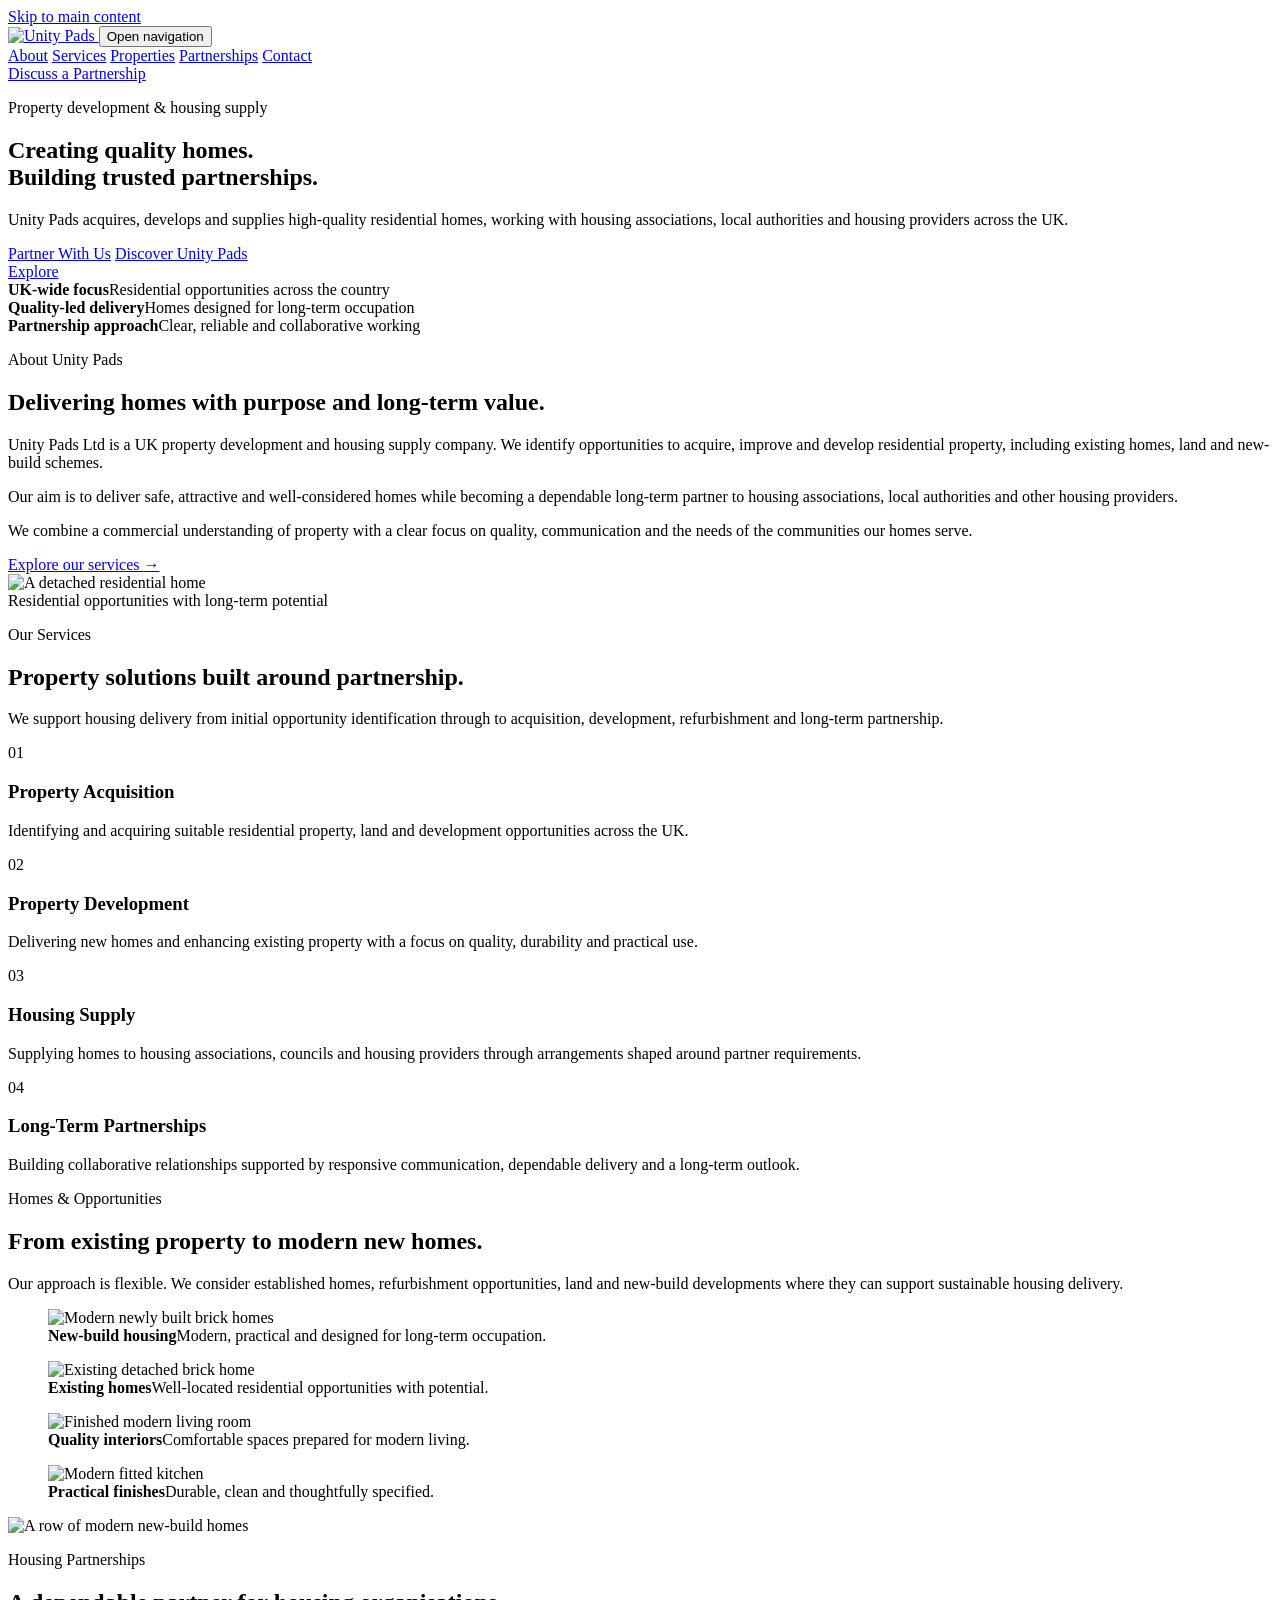
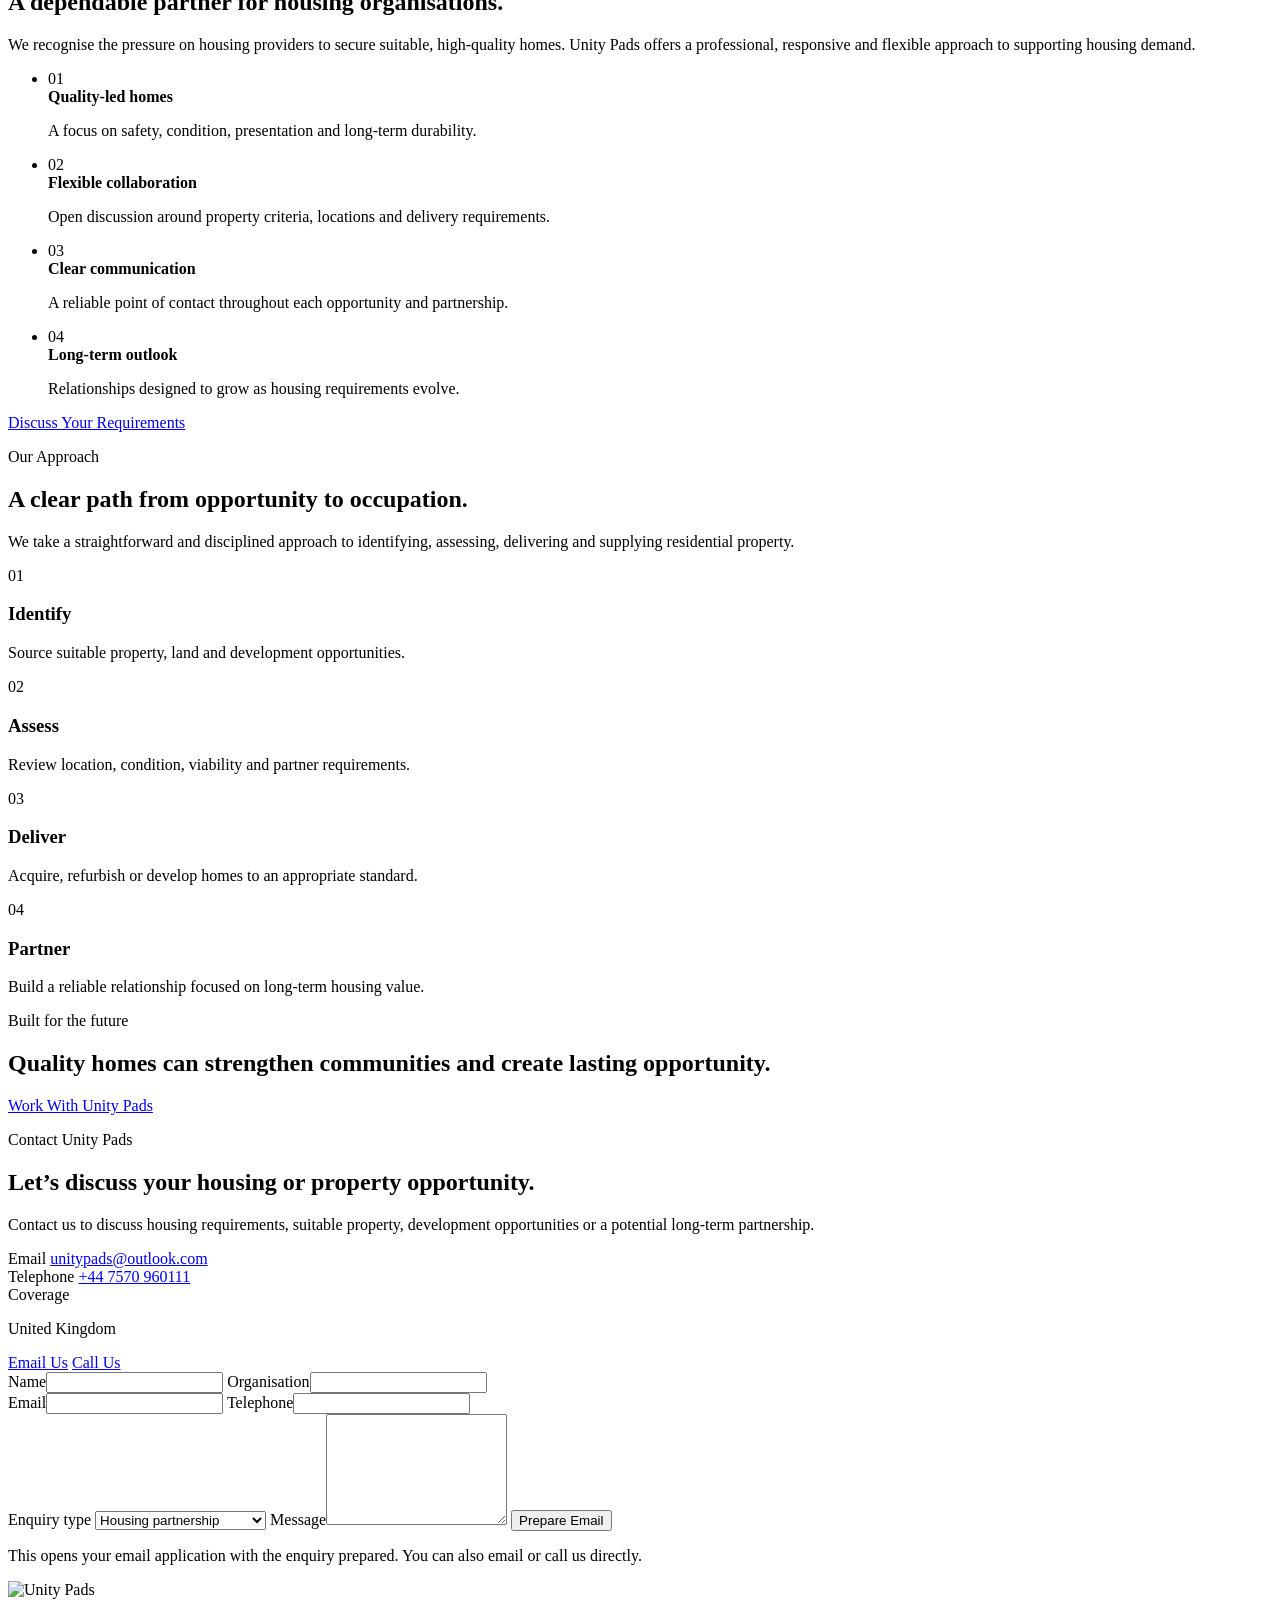
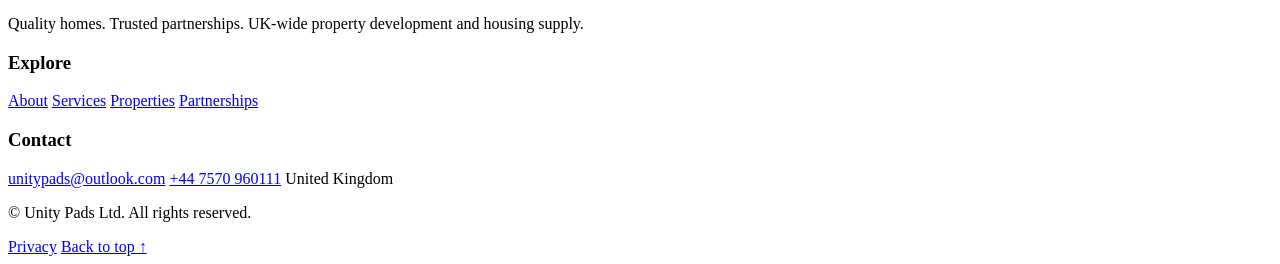
==== index.html @ d50cc669 "Add files via upload Upload initial Unity Pads website" ====
<!doctype html>
<html lang="en-GB">
<head>
  <meta charset="utf-8">
  <meta name="viewport" content="width=device-width, initial-scale=1">
  <title>Unity Pads | Quality Homes and Trusted Housing Partnerships</title>
  <meta name="description" content="Unity Pads Ltd acquires, develops and supplies high-quality residential homes while building long-term partnerships with housing associations, local authorities and housing providers across the UK.">
  <meta name="theme-color" content="#1e1d1c">

  <meta property="og:title" content="Unity Pads">
  <meta property="og:description" content="Quality homes. Trusted partnerships. UK-wide property development and housing supply.">
  <meta property="og:type" content="website">
  <meta property="og:url" content="https://unitypads.co.uk/">
  <meta property="og:image" content="https://unitypads.co.uk/assets/images/hero-new-build.jpg">

  <link rel="icon" type="image/png" href="assets/images/favicon.png">
  <link rel="preconnect" href="https://fonts.googleapis.com">
  <link rel="preconnect" href="https://fonts.gstatic.com" crossorigin>
  <link href="https://fonts.googleapis.com/css2?family=Inter:wght@400;500;600&family=Montserrat:wght@500;600;700&display=swap" rel="stylesheet">
  <link rel="stylesheet" href="assets/styles.css">
</head>

<body>
  <a class="skip-link" href="#main">Skip to main content</a>

  <header class="site-header" id="top">
    <div class="container nav-wrap">
      <a class="brand" href="#top" aria-label="Unity Pads home">
        <img src="assets/images/unity-pads-logo.png" alt="Unity Pads">
      </a>

      <button class="menu-button" type="button" aria-expanded="false" aria-controls="primary-navigation">
        <span class="sr-only">Open navigation</span>
        <span></span><span></span><span></span>
      </button>

      <nav id="primary-navigation" class="primary-nav" aria-label="Primary navigation">
        <a href="#about">About</a>
        <a href="#services">Services</a>
        <a href="#properties">Properties</a>
        <a href="#partnerships">Partnerships</a>
        <a href="#contact">Contact</a>
      </nav>

      <a class="button button-small header-cta" href="#contact">Discuss a Partnership</a>
    </div>
  </header>

  <main id="main">
    <section class="hero" aria-labelledby="hero-title">
      <div class="hero-shade"></div>
      <div class="container hero-content">
        <p class="eyebrow eyebrow-light">Property development & housing supply</p>
        <h1 id="hero-title">Creating quality homes.<br>Building trusted partnerships.</h1>
        <p class="hero-copy">
          Unity Pads acquires, develops and supplies high-quality residential homes,
          working with housing associations, local authorities and housing providers across the UK.
        </p>
        <div class="button-row">
          <a class="button" href="#contact">Partner With Us</a>
          <a class="button button-outline-light" href="#about">Discover Unity Pads</a>
        </div>
      </div>
      <a class="scroll-link" href="#about" aria-label="Scroll to About Unity Pads">
        <span>Explore</span><i></i>
      </a>
    </section>

    <section class="trust-strip" aria-label="Unity Pads qualities">
      <div class="container trust-grid">
        <div><strong>UK-wide focus</strong><span>Residential opportunities across the country</span></div>
        <div><strong>Quality-led delivery</strong><span>Homes designed for long-term occupation</span></div>
        <div><strong>Partnership approach</strong><span>Clear, reliable and collaborative working</span></div>
      </div>
    </section>

    <section class="section" id="about">
      <div class="container two-column">
        <div class="content-block reveal">
          <p class="eyebrow">About Unity Pads</p>
          <h2>Delivering homes with purpose and long-term value.</h2>
          <p>
            Unity Pads Ltd is a UK property development and housing supply company.
            We identify opportunities to acquire, improve and develop residential property,
            including existing homes, land and new-build schemes.
          </p>
          <p>
            Our aim is to deliver safe, attractive and well-considered homes while becoming
            a dependable long-term partner to housing associations, local authorities and
            other housing providers.
          </p>
          <p>
            We combine a commercial understanding of property with a clear focus on quality,
            communication and the needs of the communities our homes serve.
          </p>
          <a class="text-link" href="#services">Explore our services <span aria-hidden="true">→</span></a>
        </div>

        <div class="photo-frame reveal">
          <img src="assets/images/developed-home.jpg" alt="A detached residential home">
          <div class="photo-note">Residential opportunities with long-term potential</div>
        </div>
      </div>
    </section>

    <section class="section section-soft" id="services">
      <div class="container">
        <div class="section-heading reveal">
          <div>
            <p class="eyebrow">Our Services</p>
            <h2>Property solutions built around partnership.</h2>
          </div>
          <p>
            We support housing delivery from initial opportunity identification through to
            acquisition, development, refurbishment and long-term partnership.
          </p>
        </div>

        <div class="service-grid">
          <article class="service-card reveal">
            <span>01</span>
            <h3>Property Acquisition</h3>
            <p>Identifying and acquiring suitable residential property, land and development opportunities across the UK.</p>
          </article>
          <article class="service-card reveal">
            <span>02</span>
            <h3>Property Development</h3>
            <p>Delivering new homes and enhancing existing property with a focus on quality, durability and practical use.</p>
          </article>
          <article class="service-card reveal">
            <span>03</span>
            <h3>Housing Supply</h3>
            <p>Supplying homes to housing associations, councils and housing providers through arrangements shaped around partner requirements.</p>
          </article>
          <article class="service-card reveal">
            <span>04</span>
            <h3>Long-Term Partnerships</h3>
            <p>Building collaborative relationships supported by responsive communication, dependable delivery and a long-term outlook.</p>
          </article>
        </div>
      </div>
    </section>

    <section class="section" id="properties">
      <div class="container">
        <div class="section-heading reveal">
          <div>
            <p class="eyebrow">Homes & Opportunities</p>
            <h2>From existing property to modern new homes.</h2>
          </div>
          <p>
            Our approach is flexible. We consider established homes, refurbishment opportunities,
            land and new-build developments where they can support sustainable housing delivery.
          </p>
        </div>

        <div class="gallery">
          <figure class="gallery-feature reveal">
            <img src="assets/images/hero-new-build.jpg" alt="Modern newly built brick homes">
            <figcaption><strong>New-build housing</strong><span>Modern, practical and designed for long-term occupation.</span></figcaption>
          </figure>
          <figure class="reveal">
            <img src="assets/images/existing-home.jpg" alt="Existing detached brick home">
            <figcaption><strong>Existing homes</strong><span>Well-located residential opportunities with potential.</span></figcaption>
          </figure>
          <figure class="reveal">
            <img src="assets/images/interior-living-room.jpg" alt="Finished modern living room">
            <figcaption><strong>Quality interiors</strong><span>Comfortable spaces prepared for modern living.</span></figcaption>
          </figure>
          <figure class="reveal">
            <img src="assets/images/interior-kitchen.jpg" alt="Modern fitted kitchen">
            <figcaption><strong>Practical finishes</strong><span>Durable, clean and thoughtfully specified.</span></figcaption>
          </figure>
        </div>
      </div>
    </section>

    <section class="partnership-section" id="partnerships">
      <div class="partnership-photo">
        <img src="assets/images/hero-new-build.jpg" alt="A row of modern new-build homes">
      </div>
      <div class="partnership-copy reveal">
        <p class="eyebrow eyebrow-light">Housing Partnerships</p>
        <h2>A dependable partner for housing organisations.</h2>
        <p>
          We recognise the pressure on housing providers to secure suitable, high-quality homes.
          Unity Pads offers a professional, responsive and flexible approach to supporting housing demand.
        </p>
        <ul class="feature-list">
          <li><span>01</span><div><strong>Quality-led homes</strong><p>A focus on safety, condition, presentation and long-term durability.</p></div></li>
          <li><span>02</span><div><strong>Flexible collaboration</strong><p>Open discussion around property criteria, locations and delivery requirements.</p></div></li>
          <li><span>03</span><div><strong>Clear communication</strong><p>A reliable point of contact throughout each opportunity and partnership.</p></div></li>
          <li><span>04</span><div><strong>Long-term outlook</strong><p>Relationships designed to grow as housing requirements evolve.</p></div></li>
        </ul>
        <a class="button" href="#contact">Discuss Your Requirements</a>
      </div>
    </section>

    <section class="section" id="approach">
      <div class="container">
        <div class="section-heading reveal">
          <div>
            <p class="eyebrow">Our Approach</p>
            <h2>A clear path from opportunity to occupation.</h2>
          </div>
          <p>
            We take a straightforward and disciplined approach to identifying, assessing,
            delivering and supplying residential property.
          </p>
        </div>

        <div class="process-grid">
          <article class="process-card reveal"><span>01</span><h3>Identify</h3><p>Source suitable property, land and development opportunities.</p></article>
          <article class="process-card reveal"><span>02</span><h3>Assess</h3><p>Review location, condition, viability and partner requirements.</p></article>
          <article class="process-card reveal"><span>03</span><h3>Deliver</h3><p>Acquire, refurbish or develop homes to an appropriate standard.</p></article>
          <article class="process-card reveal"><span>04</span><h3>Partner</h3><p>Build a reliable relationship focused on long-term housing value.</p></article>
        </div>
      </div>
    </section>

    <section class="statement-section">
      <div class="statement-shade"></div>
      <div class="container reveal">
        <p class="eyebrow eyebrow-light">Built for the future</p>
        <h2>Quality homes can strengthen communities and create lasting opportunity.</h2>
        <a class="button" href="#contact">Work With Unity Pads</a>
      </div>
    </section>

    <section class="section contact-section" id="contact">
      <div class="container contact-grid">
        <div class="contact-copy reveal">
          <p class="eyebrow">Contact Unity Pads</p>
          <h2>Let’s discuss your housing or property opportunity.</h2>
          <p>
            Contact us to discuss housing requirements, suitable property, development opportunities
            or a potential long-term partnership.
          </p>

          <div class="contact-details">
            <div>
              <span>Email</span>
              <a href="mailto:unitypads@outlook.com">unitypads@outlook.com</a>
            </div>
            <div>
              <span>Telephone</span>
              <a href="tel:+447570960111">+44 7570 960111</a>
            </div>
            <div>
              <span>Coverage</span>
              <p>United Kingdom</p>
            </div>
          </div>

          <div class="contact-actions">
            <a class="button" href="mailto:unitypads@outlook.com">Email Us</a>
            <a class="button button-outline-dark" href="tel:+447570960111">Call Us</a>
          </div>
        </div>

        <div class="form-card reveal">
          <form id="contact-form">
            <div class="form-row">
              <label>Name<input type="text" name="name" autocomplete="name" required></label>
              <label>Organisation<input type="text" name="organisation" autocomplete="organization"></label>
            </div>
            <div class="form-row">
              <label>Email<input type="email" name="email" autocomplete="email" required></label>
              <label>Telephone<input type="tel" name="phone" autocomplete="tel"></label>
            </div>
            <label>
              Enquiry type
              <select name="type">
                <option>Housing partnership</option>
                <option>Property opportunity</option>
                <option>Development opportunity</option>
                <option>General enquiry</option>
              </select>
            </label>
            <label>Message<textarea name="message" rows="7" required></textarea></label>
            <button class="button form-submit" type="submit">Prepare Email</button>
            <p class="form-note" id="form-note">
              This opens your email application with the enquiry prepared. You can also email or call us directly.
            </p>
          </form>
        </div>
      </div>
    </section>
  </main>

  <footer class="site-footer">
    <div class="container footer-grid">
      <div class="footer-brand">
        <img src="assets/images/unity-pads-logo.png" alt="Unity Pads">
        <p>Quality homes. Trusted partnerships. UK-wide property development and housing supply.</p>
      </div>

      <div>
        <h3>Explore</h3>
        <a href="#about">About</a>
        <a href="#services">Services</a>
        <a href="#properties">Properties</a>
        <a href="#partnerships">Partnerships</a>
      </div>

      <div>
        <h3>Contact</h3>
        <a href="mailto:unitypads@outlook.com">unitypads@outlook.com</a>
        <a href="tel:+447570960111">+44 7570 960111</a>
        <span>United Kingdom</span>
      </div>
    </div>

    <div class="container footer-bottom">
      <p>© <span id="year"></span> Unity Pads Ltd. All rights reserved.</p>
      <div>
        <a href="privacy.html">Privacy</a>
        <a href="#top">Back to top ↑</a>
      </div>
    </div>
  </footer>

  <script src="assets/script.js"></script>
</body>
</html>
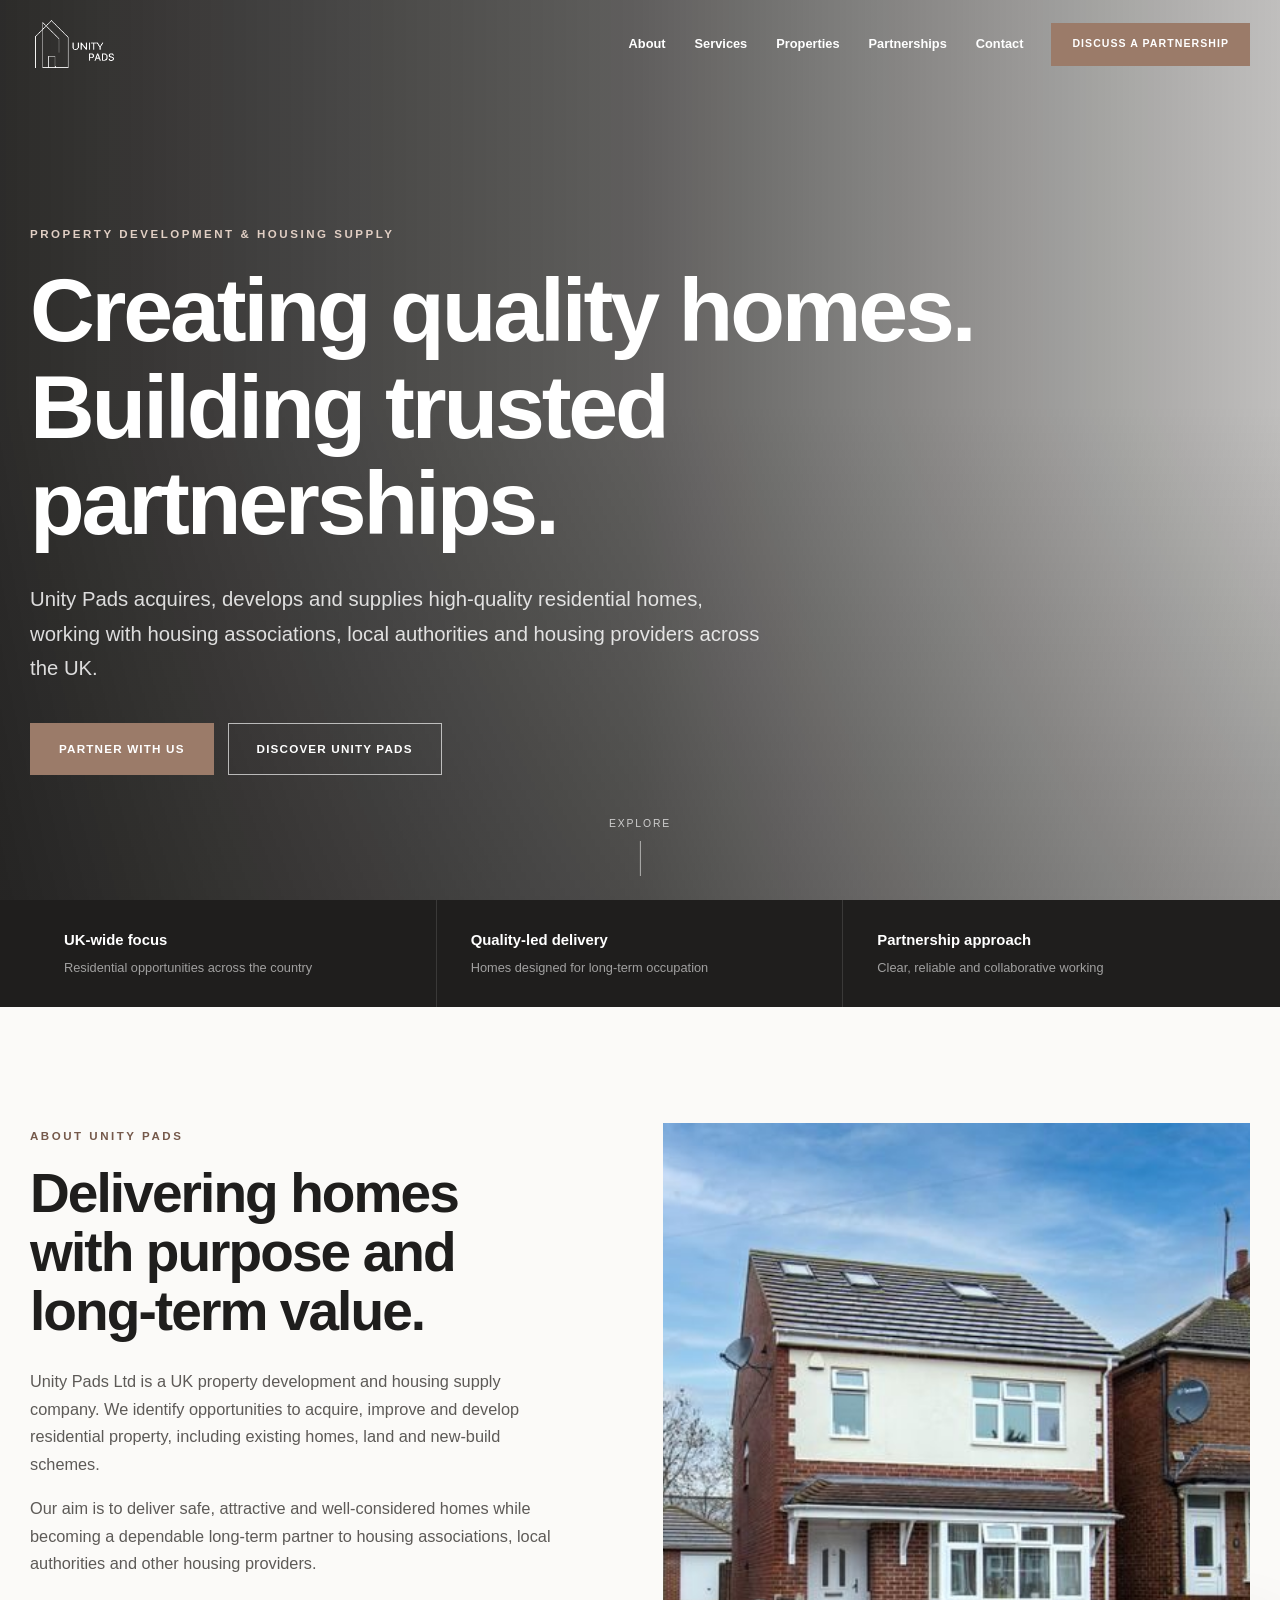
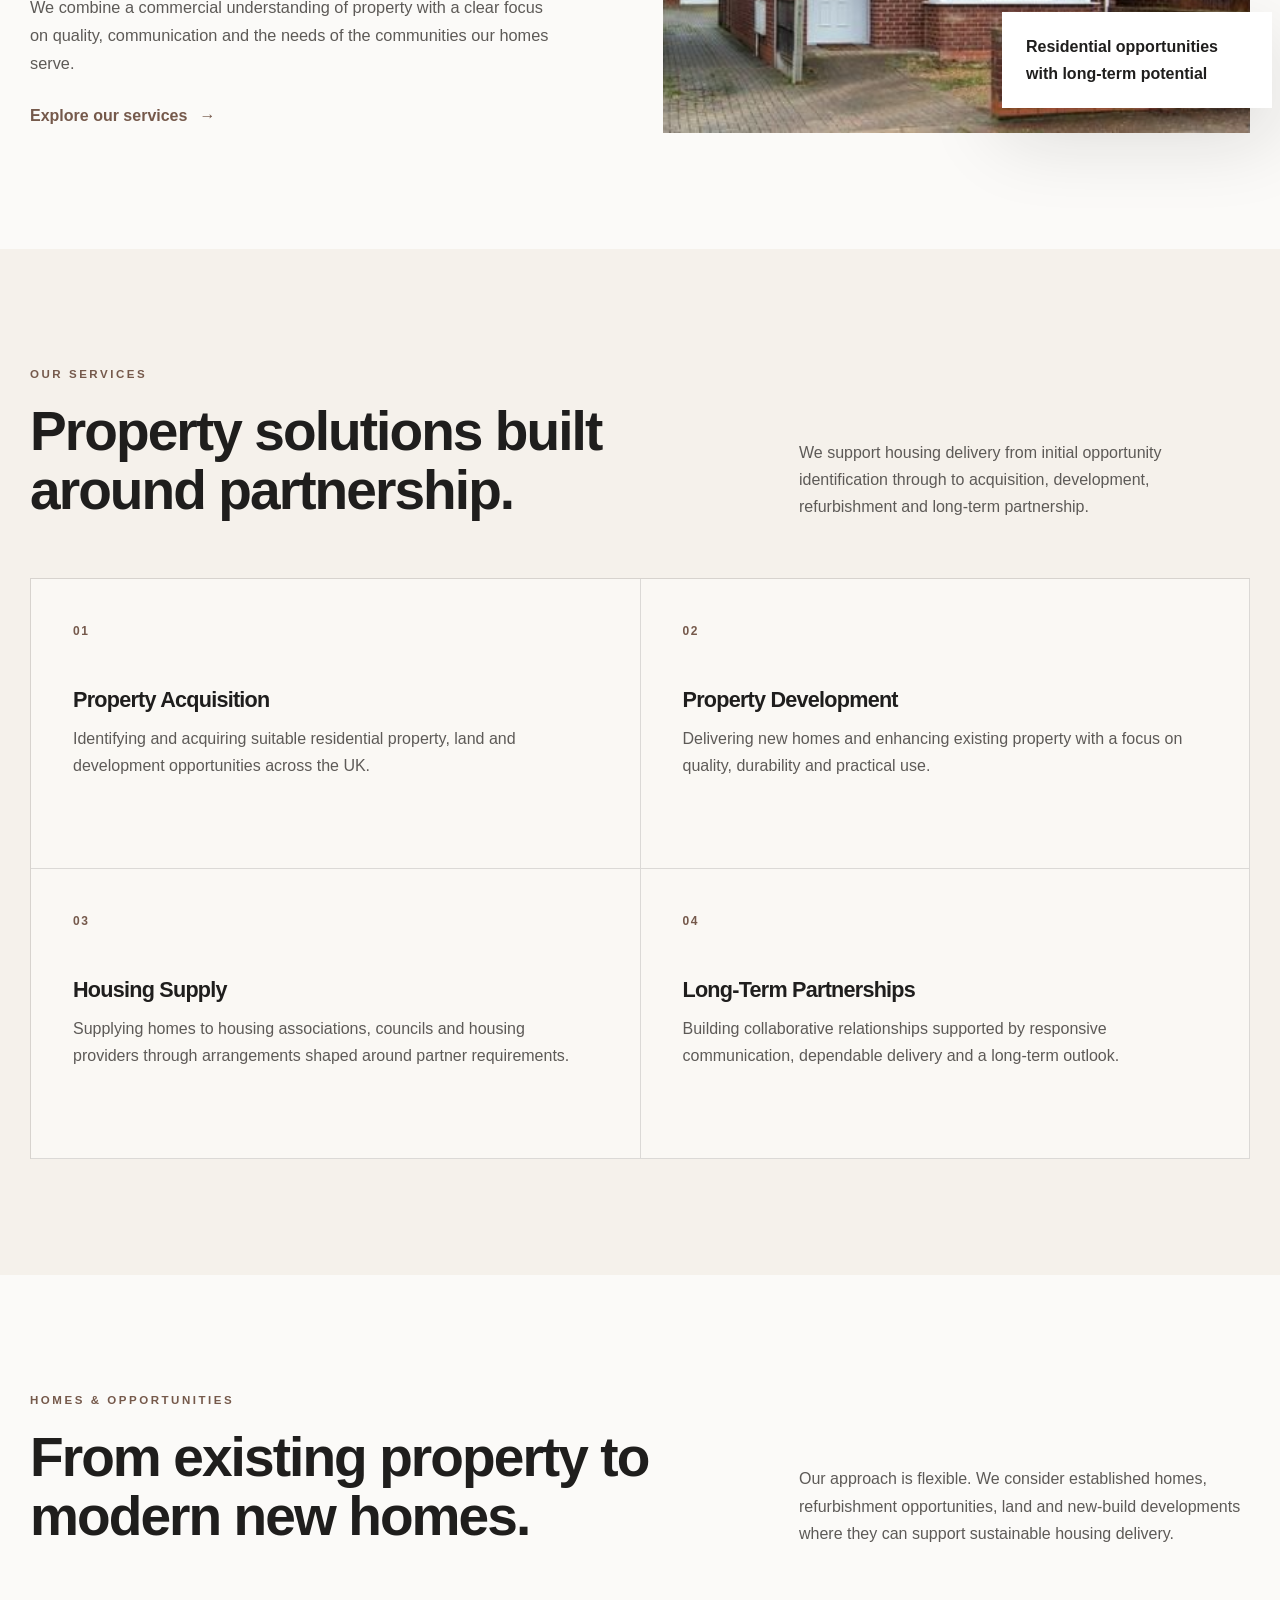
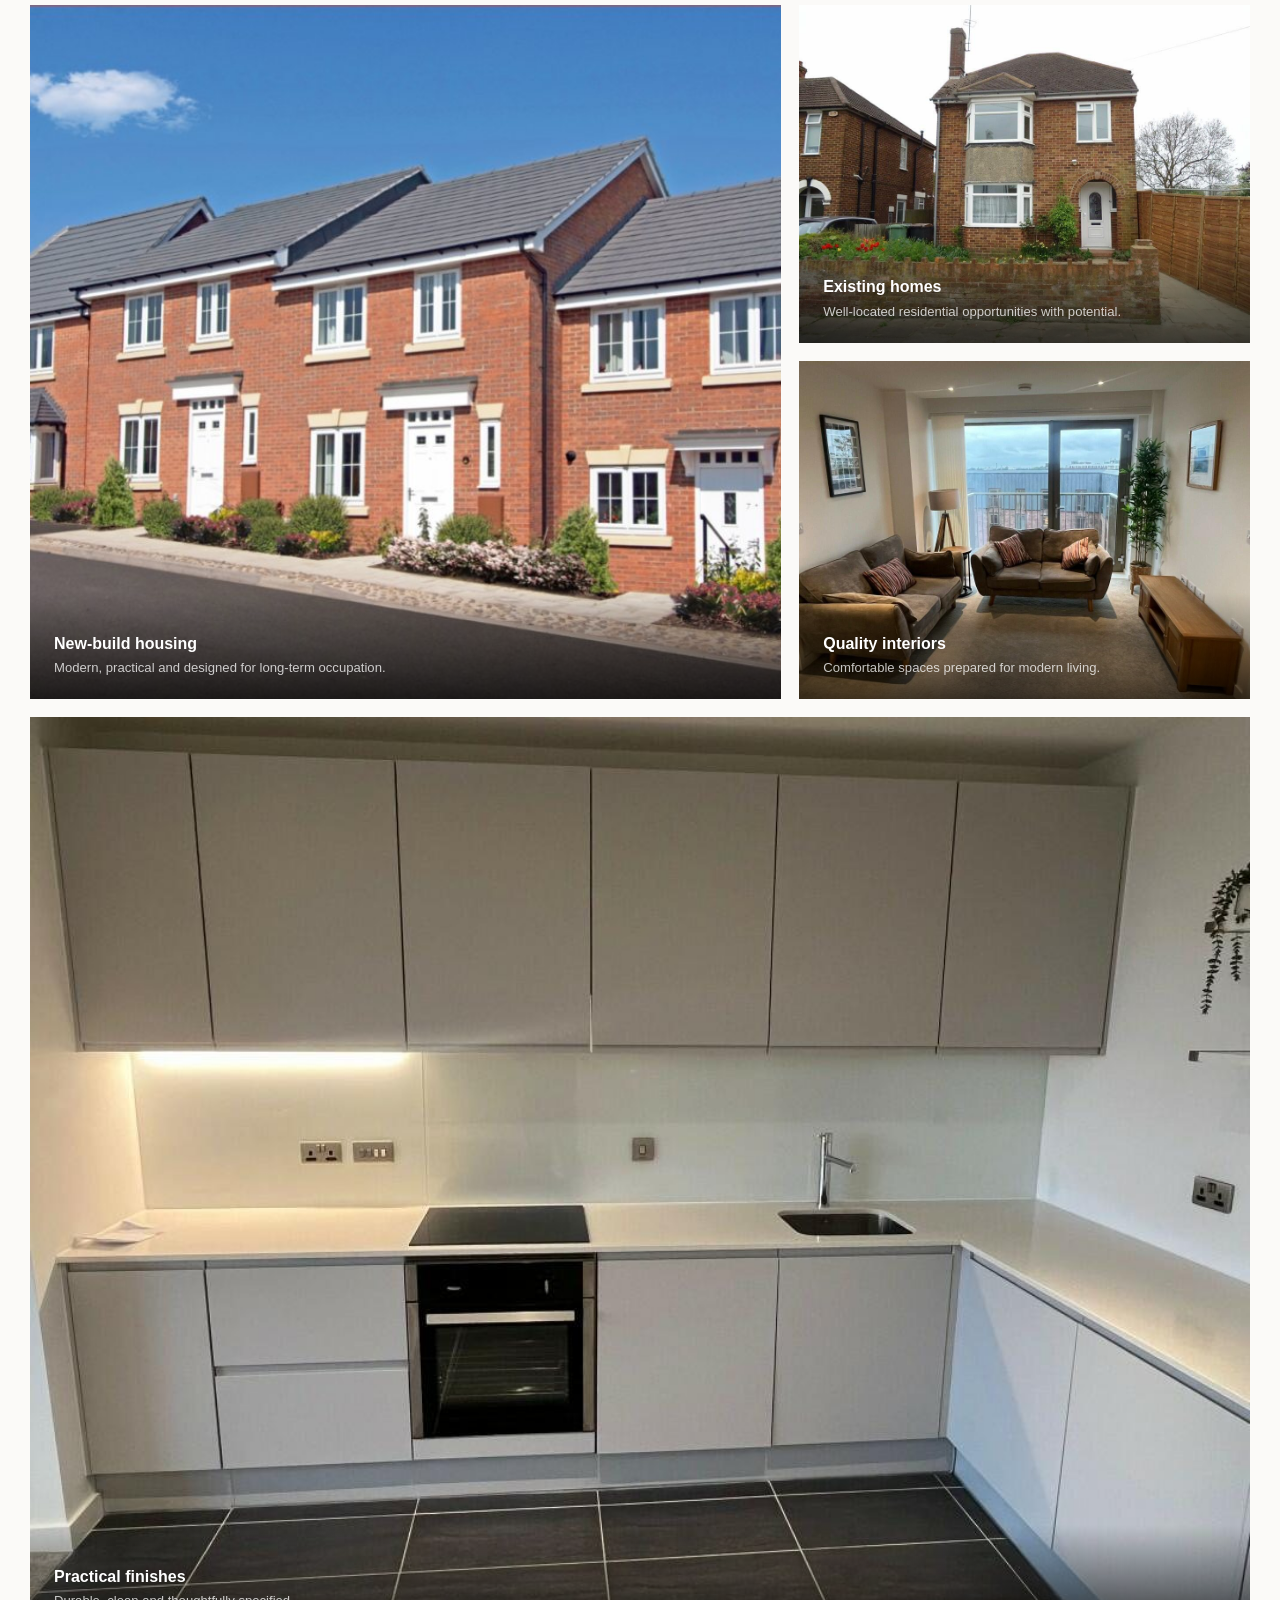
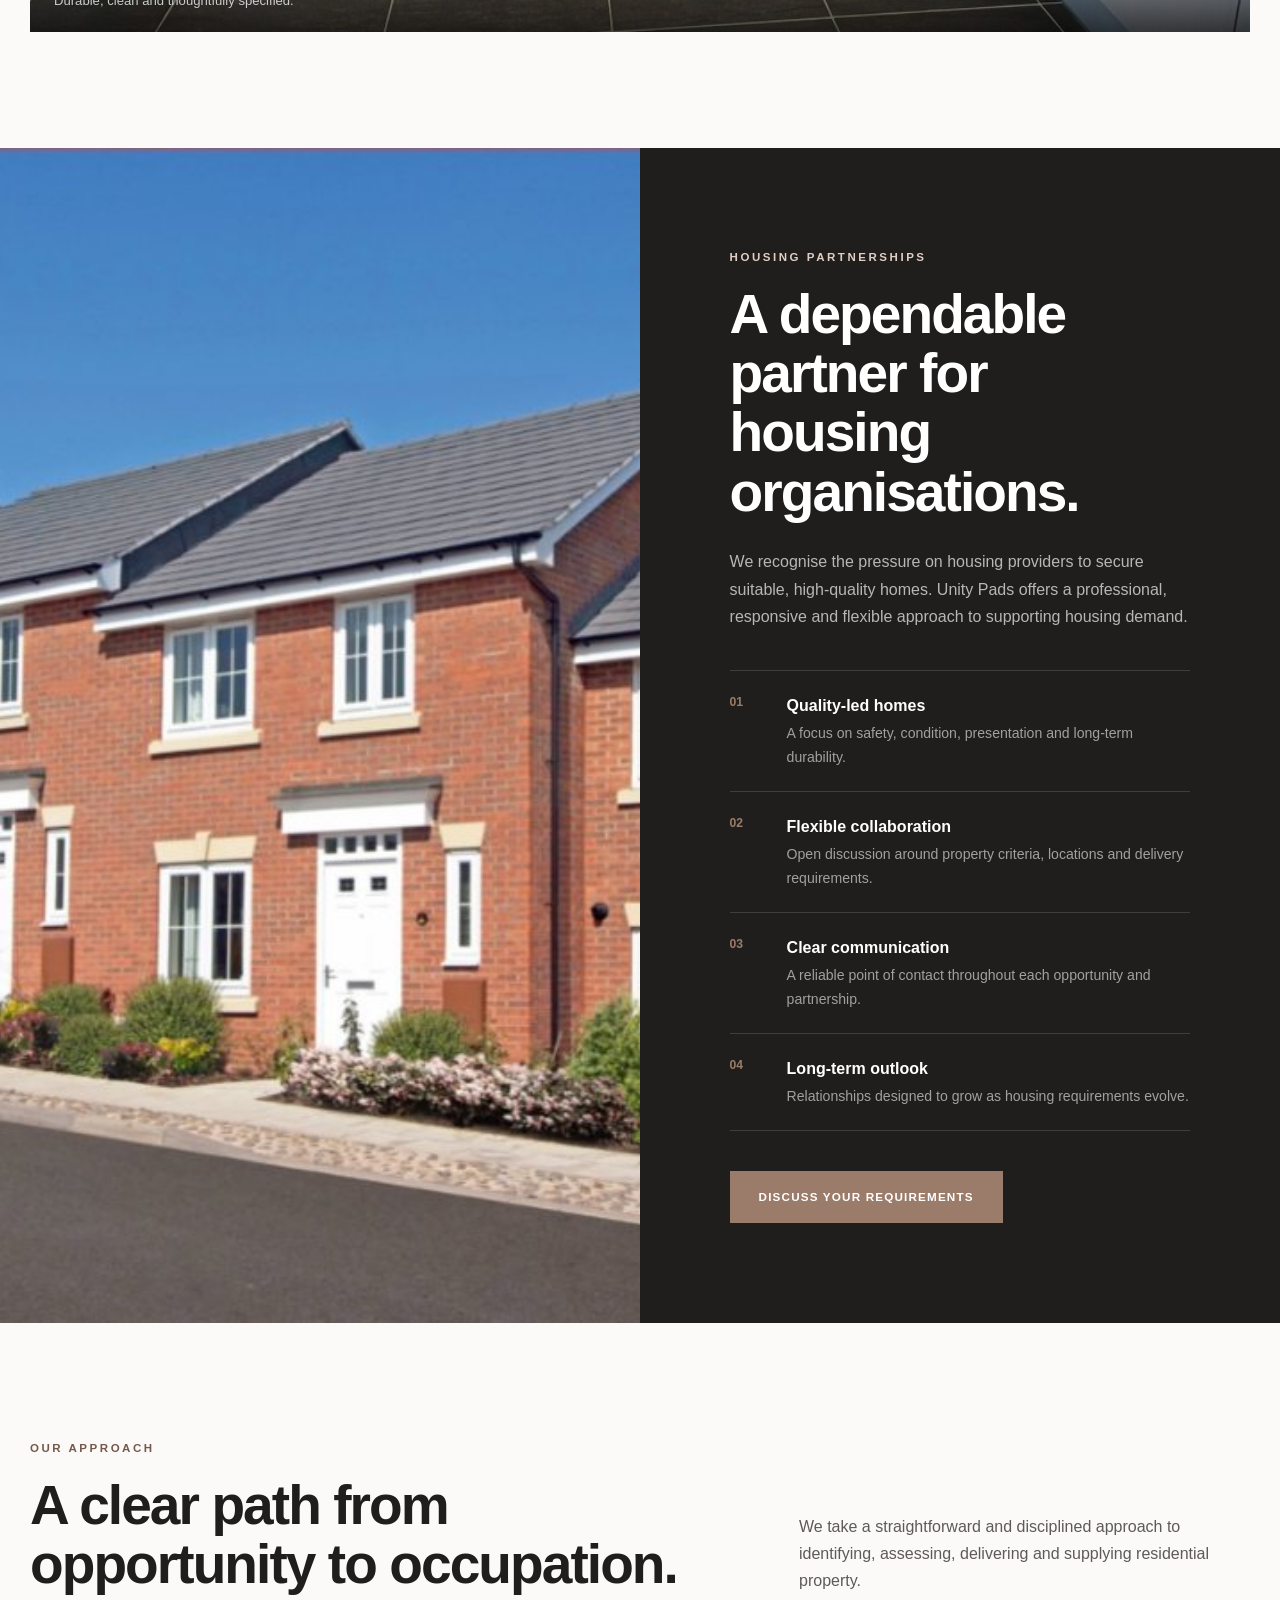
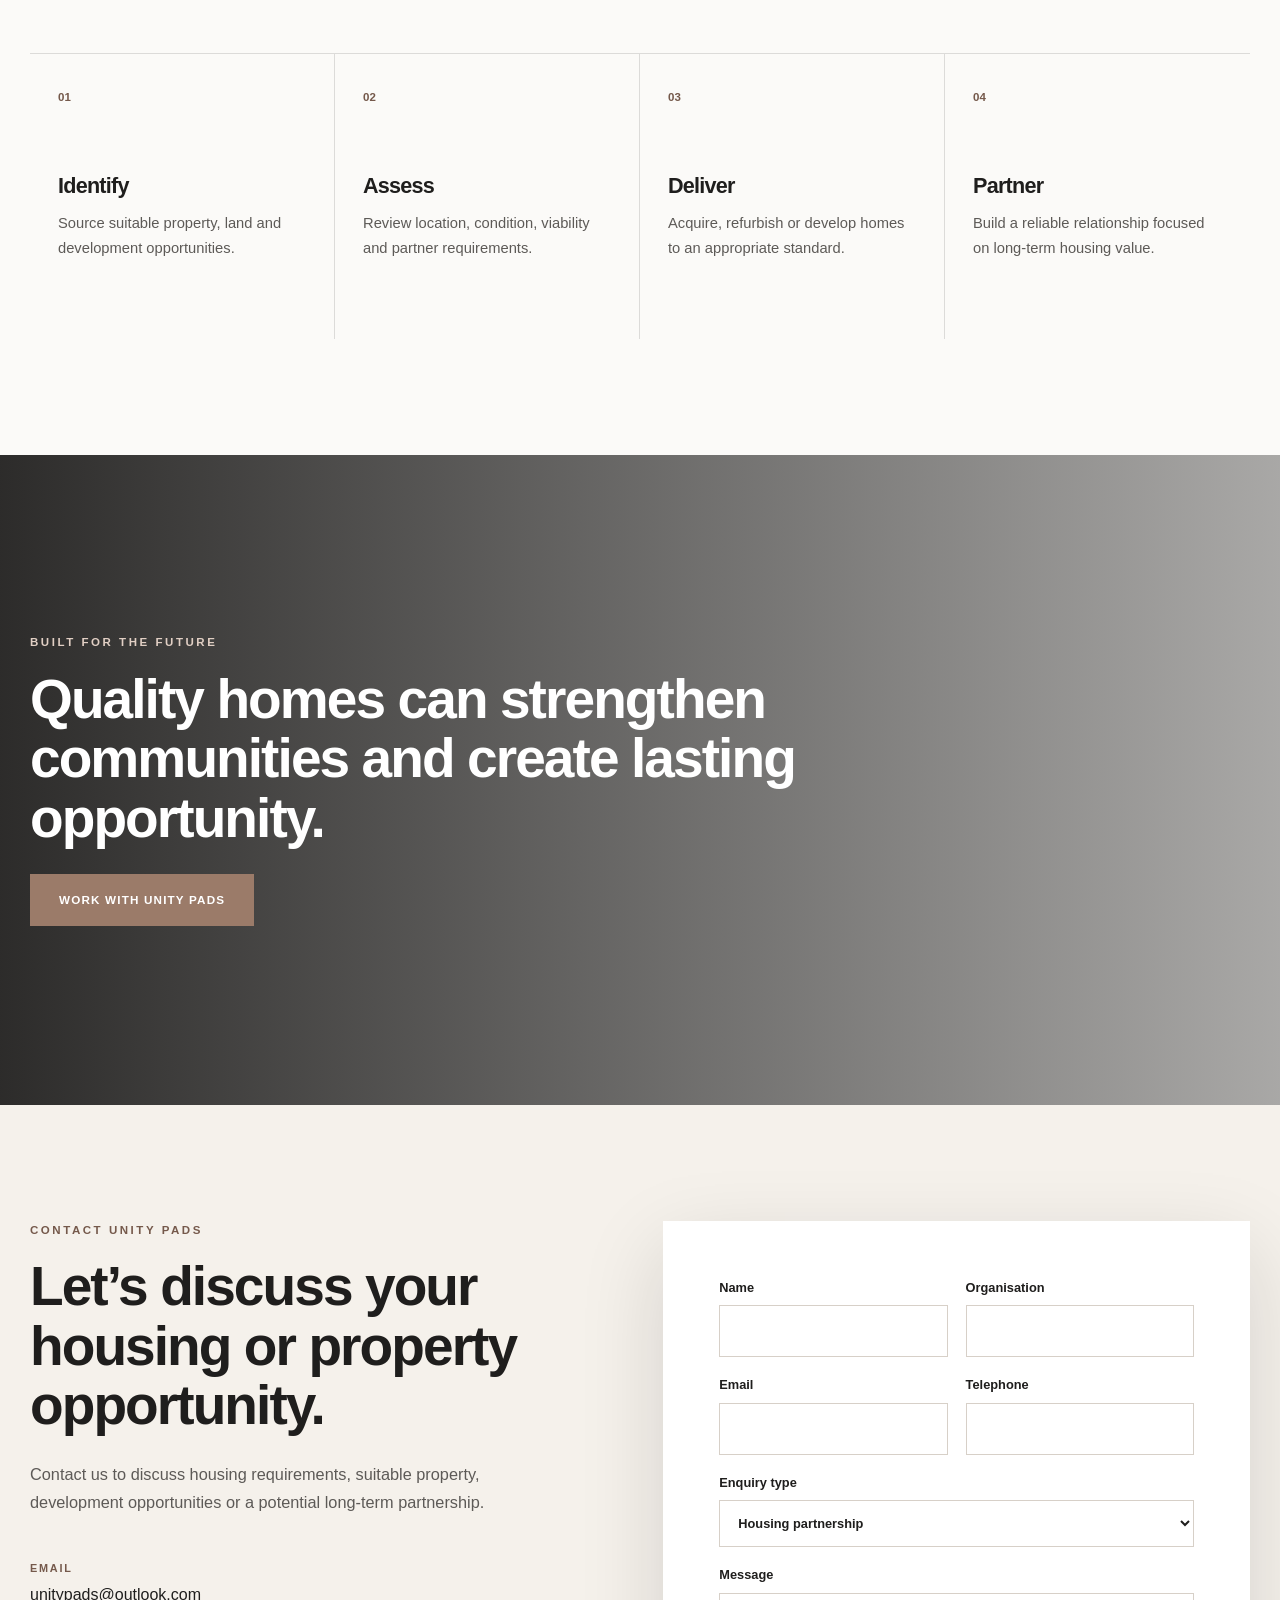
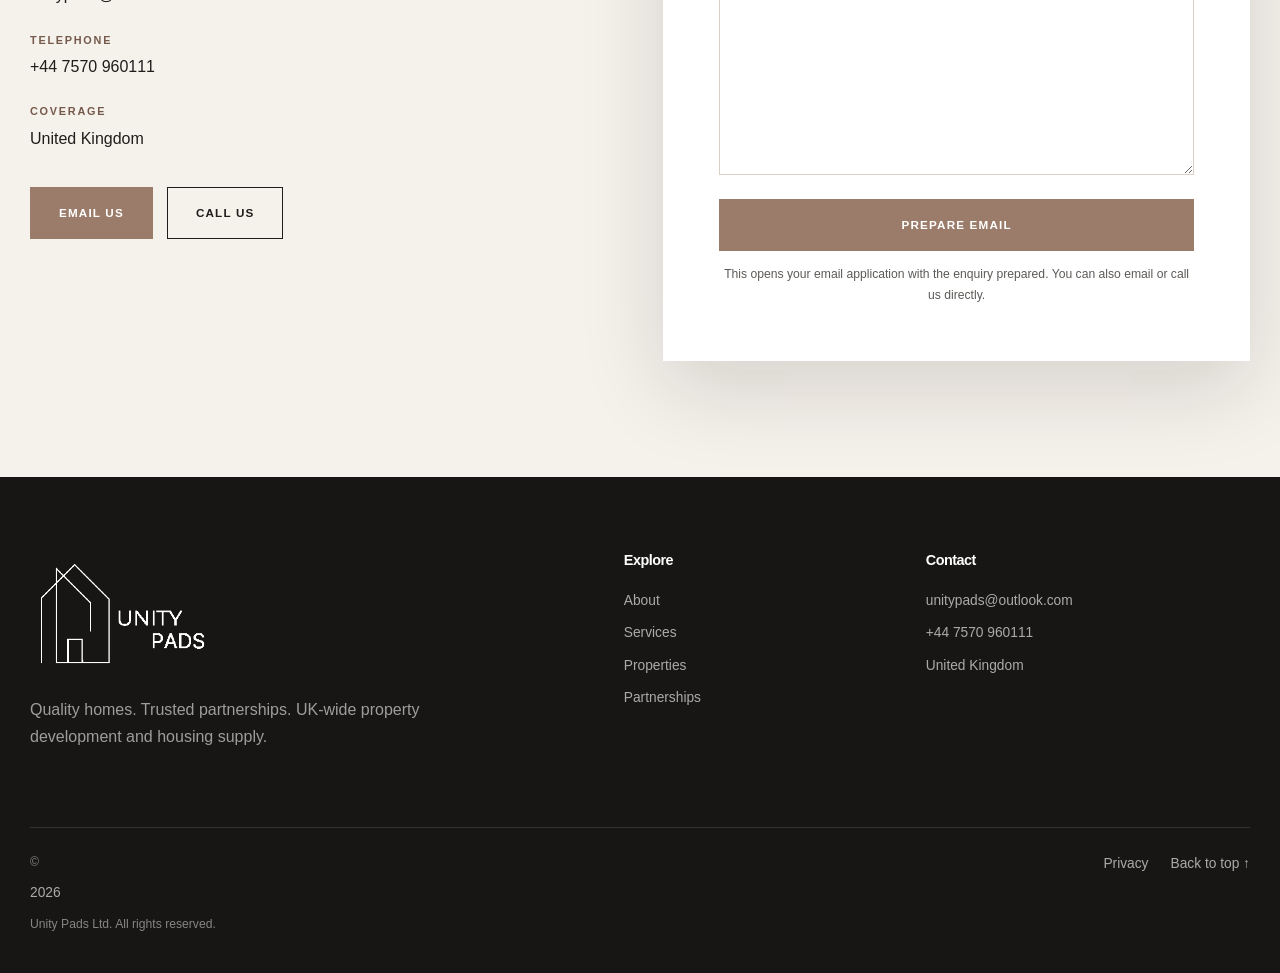
==== commit 53d576e7: "Fix website file paths Fix website file paths" ====
--- a/index.html
+++ b/index.html
@@ -11,13 +11,13 @@
   <meta property="og:description" content="Quality homes. Trusted partnerships. UK-wide property development and housing supply.">
   <meta property="og:type" content="website">
   <meta property="og:url" content="https://unitypads.co.uk/">
-  <meta property="og:image" content="https://unitypads.co.uk/assets/images/hero-new-build.jpg">
-
-  <link rel="icon" type="image/png" href="assets/images/favicon.png">
+  <meta property="og:image" content="https://unitypads.co.uk/hero-new-build.jpg">
+
+  <link rel="icon" type="image/png" href="favicon.png">
   <link rel="preconnect" href="https://fonts.googleapis.com">
   <link rel="preconnect" href="https://fonts.gstatic.com" crossorigin>
   <link href="https://fonts.googleapis.com/css2?family=Inter:wght@400;500;600&family=Montserrat:wght@500;600;700&display=swap" rel="stylesheet">
-  <link rel="stylesheet" href="assets/styles.css">
+  <link rel="stylesheet" href="styles.css">
 </head>
 
 <body>
@@ -26,7 +26,7 @@
   <header class="site-header" id="top">
     <div class="container nav-wrap">
       <a class="brand" href="#top" aria-label="Unity Pads home">
-        <img src="assets/images/unity-pads-logo.png" alt="Unity Pads">
+        <img src="unity-pads-logo.png" alt="Unity Pads">
       </a>
 
       <button class="menu-button" type="button" aria-expanded="false" aria-controls="primary-navigation">
@@ -97,7 +97,7 @@
         </div>
 
         <div class="photo-frame reveal">
-          <img src="assets/images/developed-home.jpg" alt="A detached residential home">
+          <img src="developed-home.jpg" alt="A detached residential home">
           <div class="photo-note">Residential opportunities with long-term potential</div>
         </div>
       </div>
@@ -156,19 +156,19 @@
 
         <div class="gallery">
           <figure class="gallery-feature reveal">
-            <img src="assets/images/hero-new-build.jpg" alt="Modern newly built brick homes">
+            <img src="hero-new-build.jpg" alt="Modern newly built brick homes">
             <figcaption><strong>New-build housing</strong><span>Modern, practical and designed for long-term occupation.</span></figcaption>
           </figure>
           <figure class="reveal">
-            <img src="assets/images/existing-home.jpg" alt="Existing detached brick home">
+            <img src="existing-home.jpg" alt="Existing detached brick home">
             <figcaption><strong>Existing homes</strong><span>Well-located residential opportunities with potential.</span></figcaption>
           </figure>
           <figure class="reveal">
-            <img src="assets/images/interior-living-room.jpg" alt="Finished modern living room">
+            <img src="interior-living-room.jpg" alt="Finished modern living room">
             <figcaption><strong>Quality interiors</strong><span>Comfortable spaces prepared for modern living.</span></figcaption>
           </figure>
           <figure class="reveal">
-            <img src="assets/images/interior-kitchen.jpg" alt="Modern fitted kitchen">
+            <img src="interior-kitchen.jpg" alt="Modern fitted kitchen">
             <figcaption><strong>Practical finishes</strong><span>Durable, clean and thoughtfully specified.</span></figcaption>
           </figure>
         </div>
@@ -177,7 +177,7 @@
 
     <section class="partnership-section" id="partnerships">
       <div class="partnership-photo">
-        <img src="assets/images/hero-new-build.jpg" alt="A row of modern new-build homes">
+        <img src="hero-new-build.jpg" alt="A row of modern new-build homes">
       </div>
       <div class="partnership-copy reveal">
         <p class="eyebrow eyebrow-light">Housing Partnerships</p>
@@ -291,7 +291,7 @@
   <footer class="site-footer">
     <div class="container footer-grid">
       <div class="footer-brand">
-        <img src="assets/images/unity-pads-logo.png" alt="Unity Pads">
+        <img src="unity-pads-logo.png" alt="Unity Pads">
         <p>Quality homes. Trusted partnerships. UK-wide property development and housing supply.</p>
       </div>
 
@@ -320,6 +320,6 @@
     </div>
   </footer>
 
-  <script src="assets/script.js"></script>
+  <script src="script.js"></script>
 </body>
 </html>
--- a/styles.css
+++ b/styles.css
@@ -0,0 +1,584 @@
+:root {
+  --bronze: #9b7b69;
+  --bronze-dark: #75594b;
+  --ink: #1f1e1d;
+  --ink-soft: #5d5a57;
+  --cream: #f5f1eb;
+  --paper: #fbfaf8;
+  --white: #fff;
+  --line: rgba(31, 30, 29, .14);
+  --shadow: 0 28px 80px rgba(22, 21, 20, .14);
+  --max: 1220px;
+}
+
+*,
+*::before,
+*::after { box-sizing: border-box; }
+
+html {
+  scroll-behavior: smooth;
+  scroll-padding-top: 88px;
+}
+
+body {
+  margin: 0;
+  color: var(--ink);
+  background: var(--paper);
+  font-family: "Inter", Arial, sans-serif;
+  line-height: 1.7;
+  -webkit-font-smoothing: antialiased;
+}
+
+body.menu-open { overflow: hidden; }
+
+img { display: block; width: 100%; }
+a { color: inherit; text-decoration: none; }
+button, input, textarea, select { font: inherit; }
+button { cursor: pointer; }
+
+.container {
+  width: min(calc(100% - 40px), var(--max));
+  margin-inline: auto;
+}
+
+.sr-only {
+  position: absolute;
+  width: 1px;
+  height: 1px;
+  padding: 0;
+  overflow: hidden;
+  clip: rect(0,0,0,0);
+  white-space: nowrap;
+  border: 0;
+}
+
+.skip-link {
+  position: fixed;
+  z-index: 9999;
+  top: -80px;
+  left: 20px;
+  padding: 12px 18px;
+  background: var(--ink);
+  color: white;
+}
+.skip-link:focus { top: 16px; }
+
+h1, h2, h3 {
+  margin-top: 0;
+  font-family: "Montserrat", Arial, sans-serif;
+  line-height: 1.08;
+  letter-spacing: -.035em;
+}
+
+h1 {
+  max-width: 1050px;
+  margin-bottom: 0;
+  font-size: clamp(3rem, 7vw, 6.5rem);
+  font-weight: 700;
+}
+
+h2 {
+  margin-bottom: 26px;
+  font-size: clamp(2.25rem, 4.3vw, 4.15rem);
+  font-weight: 600;
+}
+
+h3 { margin-bottom: 14px; font-size: 1.35rem; }
+p { margin-top: 0; }
+
+.eyebrow {
+  margin: 0 0 17px;
+  color: var(--bronze-dark);
+  font-family: "Montserrat", Arial, sans-serif;
+  font-size: .72rem;
+  font-weight: 700;
+  letter-spacing: .22em;
+  text-transform: uppercase;
+}
+.eyebrow-light { color: #e1cfc4; }
+
+.button {
+  min-height: 52px;
+  display: inline-flex;
+  align-items: center;
+  justify-content: center;
+  padding: 0 28px;
+  border: 1px solid var(--bronze);
+  background: var(--bronze);
+  color: var(--white);
+  font-family: "Montserrat", Arial, sans-serif;
+  font-size: .73rem;
+  font-weight: 700;
+  letter-spacing: .1em;
+  text-transform: uppercase;
+  transition: .25s ease;
+}
+.button:hover,
+.button:focus-visible {
+  transform: translateY(-2px);
+  border-color: var(--bronze-dark);
+  background: var(--bronze-dark);
+}
+.button-small { min-height: 43px; padding-inline: 20px; font-size: .66rem; }
+.button-outline-light { border-color: rgba(255,255,255,.65); background: transparent; }
+.button-outline-light:hover { border-color: white; background: white; color: var(--ink); }
+.button-outline-dark { border-color: var(--ink); background: transparent; color: var(--ink); }
+.button-outline-dark:hover { background: var(--ink); color: white; }
+
+.button-row,
+.contact-actions { display: flex; flex-wrap: wrap; gap: 14px; }
+
+.text-link {
+  display: inline-flex;
+  gap: 12px;
+  align-items: center;
+  margin-top: 8px;
+  color: var(--bronze-dark);
+  font-weight: 700;
+}
+.text-link span { transition: transform .2s ease; }
+.text-link:hover span { transform: translateX(5px); }
+
+/* Header */
+.site-header {
+  position: fixed;
+  z-index: 1000;
+  inset: 0 0 auto;
+  color: white;
+  transition: background .25s ease, color .25s ease, box-shadow .25s ease;
+}
+.site-header.scrolled {
+  color: var(--ink);
+  background: rgba(255,255,255,.96);
+  box-shadow: 0 8px 32px rgba(0,0,0,.08);
+  backdrop-filter: blur(16px);
+}
+.nav-wrap {
+  min-height: 88px;
+  display: flex;
+  align-items: center;
+  gap: 28px;
+}
+.brand { width: 178px; flex: 0 0 auto; }
+.brand img { height: 58px; object-fit: contain; object-position: left center; }
+.site-header:not(.scrolled) .brand img { filter: brightness(0) invert(1); }
+
+.primary-nav {
+  display: flex;
+  gap: 29px;
+  margin-left: auto;
+}
+.primary-nav a { font-size: .8rem; font-weight: 600; }
+.primary-nav a:hover { color: var(--bronze); }
+
+.menu-button {
+  display: none;
+  margin-left: auto;
+  padding: 8px;
+  border: 0;
+  background: transparent;
+  color: inherit;
+}
+.menu-button span:not(.sr-only) {
+  display: block;
+  width: 27px;
+  height: 2px;
+  margin: 6px 0;
+  background: currentColor;
+}
+
+/* Hero */
+.hero {
+  position: relative;
+  min-height: 100svh;
+  display: grid;
+  align-items: center;
+  overflow: hidden;
+  color: white;
+  background: url("images/hero-new-build.jpg") center 58% / cover no-repeat;
+}
+.hero::before {
+  content: "";
+  position: absolute;
+  inset: -2%;
+  background: inherit;
+  animation: hero-zoom 18s ease-out both;
+}
+@keyframes hero-zoom {
+  from { transform: scale(1); }
+  to { transform: scale(1.07); }
+}
+.hero-shade {
+  position: absolute;
+  inset: 0;
+  background:
+    linear-gradient(90deg, rgba(15,14,13,.88) 0%, rgba(15,14,13,.66) 50%, rgba(15,14,13,.25) 100%),
+    linear-gradient(0deg, rgba(15,14,13,.24), transparent 55%);
+}
+.hero-content {
+  position: relative;
+  z-index: 2;
+  padding-top: 100px;
+}
+.hero-copy {
+  max-width: 740px;
+  margin: 30px 0 37px;
+  color: rgba(255,255,255,.84);
+  font-size: clamp(1.03rem, 1.8vw, 1.27rem);
+}
+.scroll-link {
+  position: absolute;
+  z-index: 2;
+  bottom: 24px;
+  left: 50%;
+  display: grid;
+  place-items: center;
+  transform: translateX(-50%);
+  color: rgba(255,255,255,.72);
+  font-size: .65rem;
+  letter-spacing: .18em;
+  text-transform: uppercase;
+}
+.scroll-link i { width: 1px; height: 35px; margin-top: 8px; background: rgba(255,255,255,.55); }
+
+/* Trust strip */
+.trust-strip { background: var(--ink); color: white; }
+.trust-grid { display: grid; grid-template-columns: repeat(3, 1fr); }
+.trust-grid div {
+  padding: 28px 34px;
+  border-right: 1px solid rgba(255,255,255,.12);
+}
+.trust-grid div:last-child { border-right: 0; }
+.trust-grid strong,
+.trust-grid span { display: block; }
+.trust-grid strong { font-family: "Montserrat", Arial, sans-serif; font-size: .93rem; }
+.trust-grid span { margin-top: 4px; color: rgba(255,255,255,.58); font-size: .8rem; }
+
+/* General sections */
+.section { padding: 116px 0; }
+.section-soft { background: var(--cream); }
+
+.two-column,
+.contact-grid {
+  display: grid;
+  grid-template-columns: .95fr 1.05fr;
+  align-items: center;
+  gap: clamp(50px, 8vw, 112px);
+}
+.content-block > p:not(.eyebrow),
+.contact-copy > p:not(.eyebrow) {
+  max-width: 650px;
+  color: var(--ink-soft);
+  font-size: 1.02rem;
+}
+.photo-frame { position: relative; }
+.photo-frame img { min-height: 610px; object-fit: cover; }
+.photo-note {
+  position: absolute;
+  right: -22px;
+  bottom: 25px;
+  max-width: 270px;
+  padding: 21px 24px;
+  background: white;
+  box-shadow: var(--shadow);
+  font-weight: 600;
+}
+
+.section-heading {
+  display: grid;
+  grid-template-columns: 1.1fr .72fr;
+  gap: 80px;
+  align-items: end;
+  margin-bottom: 58px;
+}
+.section-heading h2 { margin-bottom: 0; }
+.section-heading > p { margin-bottom: 0; color: var(--ink-soft); font-size: 1rem; }
+
+/* Services */
+.service-grid {
+  display: grid;
+  grid-template-columns: repeat(2, 1fr);
+  border-top: 1px solid var(--line);
+  border-left: 1px solid var(--line);
+}
+.service-card {
+  min-height: 290px;
+  padding: 42px;
+  border-right: 1px solid var(--line);
+  border-bottom: 1px solid var(--line);
+  background: rgba(255,255,255,.45);
+  transition: transform .25s ease, background .25s ease, box-shadow .25s ease;
+}
+.service-card:hover {
+  position: relative;
+  z-index: 2;
+  transform: translateY(-5px);
+  background: white;
+  box-shadow: var(--shadow);
+}
+.service-card > span {
+  display: block;
+  margin-bottom: 46px;
+  color: var(--bronze-dark);
+  font-family: "Montserrat", Arial, sans-serif;
+  font-size: .75rem;
+  font-weight: 700;
+  letter-spacing: .14em;
+}
+.service-card p { max-width: 500px; color: var(--ink-soft); }
+
+/* Gallery */
+.gallery {
+  display: grid;
+  grid-template-columns: 1.25fr .75fr;
+  grid-template-rows: repeat(2, minmax(275px, 1fr));
+  gap: 18px;
+}
+.gallery figure {
+  position: relative;
+  min-height: 300px;
+  margin: 0;
+  overflow: hidden;
+  background: #ddd;
+}
+.gallery-feature { grid-row: 1 / 3; }
+.gallery figure:nth-child(4) { grid-column: 1 / -1; min-height: 380px; }
+.gallery figure img { height: 100%; object-fit: cover; transition: transform .5s ease; }
+.gallery figure:hover img { transform: scale(1.035); }
+.gallery figcaption {
+  position: absolute;
+  inset: auto 0 0;
+  padding: 38px 24px 20px;
+  color: white;
+  background: linear-gradient(transparent, rgba(0,0,0,.72));
+}
+.gallery figcaption strong,
+.gallery figcaption span { display: block; }
+.gallery figcaption strong { font-family: "Montserrat", Arial, sans-serif; }
+.gallery figcaption span { color: rgba(255,255,255,.76); font-size: .82rem; }
+
+/* Partnerships */
+.partnership-section {
+  display: grid;
+  grid-template-columns: 1fr 1fr;
+  background: var(--ink);
+  color: white;
+}
+.partnership-photo img { height: 100%; min-height: 800px; object-fit: cover; }
+.partnership-copy { max-width: 720px; padding: 100px clamp(35px, 7vw, 105px); }
+.partnership-copy > p:not(.eyebrow) { color: rgba(255,255,255,.68); }
+.feature-list { margin: 40px 0; padding: 0; list-style: none; }
+.feature-list li {
+  display: grid;
+  grid-template-columns: 40px 1fr;
+  gap: 17px;
+  padding: 21px 0;
+  border-top: 1px solid rgba(255,255,255,.14);
+}
+.feature-list li:last-child { border-bottom: 1px solid rgba(255,255,255,.14); }
+.feature-list li > span {
+  color: var(--bronze);
+  font-family: "Montserrat", Arial, sans-serif;
+  font-size: .76rem;
+  font-weight: 700;
+}
+.feature-list strong { font-family: "Montserrat", Arial, sans-serif; }
+.feature-list p { margin: 3px 0 0; color: rgba(255,255,255,.58); font-size: .88rem; }
+
+/* Process */
+.process-grid {
+  display: grid;
+  grid-template-columns: repeat(4, 1fr);
+  border-top: 1px solid var(--line);
+}
+.process-card {
+  min-height: 285px;
+  padding: 34px 28px;
+  border-right: 1px solid var(--line);
+}
+.process-card:last-child { border-right: 0; }
+.process-card > span {
+  display: block;
+  margin-bottom: 67px;
+  color: var(--bronze-dark);
+  font-family: "Montserrat", Arial, sans-serif;
+  font-size: .72rem;
+  font-weight: 700;
+}
+.process-card p { color: var(--ink-soft); font-size: .92rem; }
+
+/* Statement */
+.statement-section {
+  position: relative;
+  min-height: 650px;
+  display: flex;
+  align-items: center;
+  color: white;
+  background: url("images/interior-living-room.jpg") center / cover no-repeat;
+}
+.statement-shade {
+  position: absolute;
+  inset: 0;
+  background: linear-gradient(90deg, rgba(16,15,14,.88), rgba(16,15,14,.35));
+}
+.statement-section .container { position: relative; z-index: 1; }
+.statement-section h2 { max-width: 900px; }
+
+/* Contact */
+.contact-section { background: var(--cream); }
+.contact-grid { align-items: start; }
+.contact-details { display: grid; gap: 22px; margin: 42px 0 35px; }
+.contact-details span {
+  display: block;
+  margin-bottom: 4px;
+  color: var(--bronze-dark);
+  font-family: "Montserrat", Arial, sans-serif;
+  font-size: .68rem;
+  font-weight: 700;
+  letter-spacing: .16em;
+  text-transform: uppercase;
+}
+.contact-details p { margin: 0; }
+
+.form-card { padding: clamp(30px, 5vw, 56px); background: white; box-shadow: var(--shadow); }
+.form-row { display: grid; grid-template-columns: 1fr 1fr; gap: 18px; }
+label { display: block; margin-bottom: 17px; font-size: .8rem; font-weight: 600; }
+input, select, textarea {
+  width: 100%;
+  margin-top: 7px;
+  padding: 14px;
+  border: 1px solid #d7d0c8;
+  border-radius: 0;
+  background: white;
+  color: var(--ink);
+  outline: none;
+}
+input:focus, select:focus, textarea:focus {
+  border-color: var(--bronze);
+  box-shadow: 0 0 0 3px rgba(155,123,105,.13);
+}
+textarea { resize: vertical; }
+.form-submit { width: 100%; }
+.form-note { margin: 13px 0 0; color: var(--ink-soft); font-size: .76rem; text-align: center; }
+
+/* Footer */
+.site-footer { padding: 76px 0 26px; background: #171615; color: white; }
+.footer-grid { display: grid; grid-template-columns: 1.6fr .7fr 1fr; gap: 75px; }
+.footer-brand img { width: 185px; margin-bottom: 22px; filter: brightness(0) invert(1); }
+.footer-brand p { max-width: 420px; color: rgba(255,255,255,.58); }
+.site-footer h3 { margin-bottom: 20px; font-size: .9rem; }
+.site-footer a,
+.site-footer span { display: block; margin: 9px 0; color: rgba(255,255,255,.64); font-size: .86rem; }
+.site-footer a:hover { color: var(--bronze); }
+.footer-bottom {
+  display: flex;
+  justify-content: space-between;
+  gap: 20px;
+  margin-top: 60px;
+  padding-top: 24px;
+  border-top: 1px solid rgba(255,255,255,.12);
+  color: rgba(255,255,255,.48);
+  font-size: .76rem;
+}
+.footer-bottom div { display: flex; gap: 22px; }
+.footer-bottom a { display: inline; margin: 0; }
+
+/* Animation */
+.reveal {
+  opacity: 0;
+  transform: translateY(24px);
+  transition: opacity .75s ease, transform .75s ease;
+}
+.reveal.visible { opacity: 1; transform: translateY(0); }
+
+/* Privacy page */
+.legal-hero { padding: 160px 0 70px; background: var(--ink); color: white; }
+.legal-content { max-width: 860px; padding: 80px 0 110px; }
+.legal-content h2 { margin-top: 46px; font-size: 2rem; }
+.legal-content p, .legal-content li { color: var(--ink-soft); }
+
+/* Responsive */
+@media (max-width: 980px) {
+  .header-cta { display: none; }
+  .menu-button { display: block; }
+  .primary-nav {
+    position: fixed;
+    inset: 88px 0 auto;
+    display: grid;
+    gap: 0;
+    max-height: 0;
+    overflow: hidden;
+    margin: 0;
+    background: rgba(255,255,255,.98);
+    color: var(--ink);
+    transition: max-height .3s ease;
+  }
+  .primary-nav.open { max-height: 430px; box-shadow: 0 24px 40px rgba(0,0,0,.1); }
+  .primary-nav a { padding: 19px 22px; border-bottom: 1px solid var(--line); }
+
+  .two-column,
+  .contact-grid,
+  .section-heading { grid-template-columns: 1fr; }
+  .section-heading { gap: 18px; }
+
+  .partnership-section { grid-template-columns: 1fr; }
+  .partnership-photo img { min-height: 520px; }
+
+  .process-grid { grid-template-columns: repeat(2, 1fr); }
+  .process-card:nth-child(2) { border-right: 0; }
+  .process-card:nth-child(-n+2) { border-bottom: 1px solid var(--line); }
+
+  .footer-grid { grid-template-columns: 1fr 1fr; }
+  .footer-brand { grid-column: 1 / -1; }
+}
+
+@media (max-width: 700px) {
+  .container { width: min(calc(100% - 28px), var(--max)); }
+  .nav-wrap { min-height: 74px; }
+  .brand { width: 150px; }
+  .brand img { height: 48px; }
+  .primary-nav { inset: 74px 0 auto; }
+
+  h1 { font-size: clamp(2.65rem, 13vw, 4rem); }
+  .hero-content { padding-top: 80px; }
+  .hero { background-position: 63% center; }
+
+  .trust-grid,
+  .service-grid,
+  .process-grid,
+  .footer-grid { grid-template-columns: 1fr; }
+  .trust-grid div,
+  .trust-grid div:last-child { border-right: 0; border-bottom: 1px solid rgba(255,255,255,.12); }
+
+  .section { padding: 82px 0; }
+  .photo-frame img { min-height: 420px; }
+  .photo-note { right: 10px; bottom: 10px; max-width: 240px; }
+
+  .service-card { min-height: auto; padding: 32px 27px; }
+  .service-card > span { margin-bottom: 28px; }
+
+  .gallery { grid-template-columns: 1fr; grid-template-rows: none; }
+  .gallery-feature,
+  .gallery figure:nth-child(4) { grid-row: auto; grid-column: auto; }
+  .gallery figure { min-height: 330px; }
+
+  .partnership-photo img { min-height: 400px; }
+  .partnership-copy { padding: 72px 24px; }
+
+  .process-card,
+  .process-card:nth-child(2) { border-right: 0; border-bottom: 1px solid var(--line); }
+  .process-card:last-child { border-bottom: 0; }
+
+  .form-row { grid-template-columns: 1fr; gap: 0; }
+  .footer-grid { gap: 40px; }
+  .footer-bottom { display: grid; }
+}
+
+@media (prefers-reduced-motion: reduce) {
+  *, *::before, *::after {
+    scroll-behavior: auto !important;
+    animation-duration: .01ms !important;
+    transition-duration: .01ms !important;
+  }
+  .reveal { opacity: 1; transform: none; }
+}
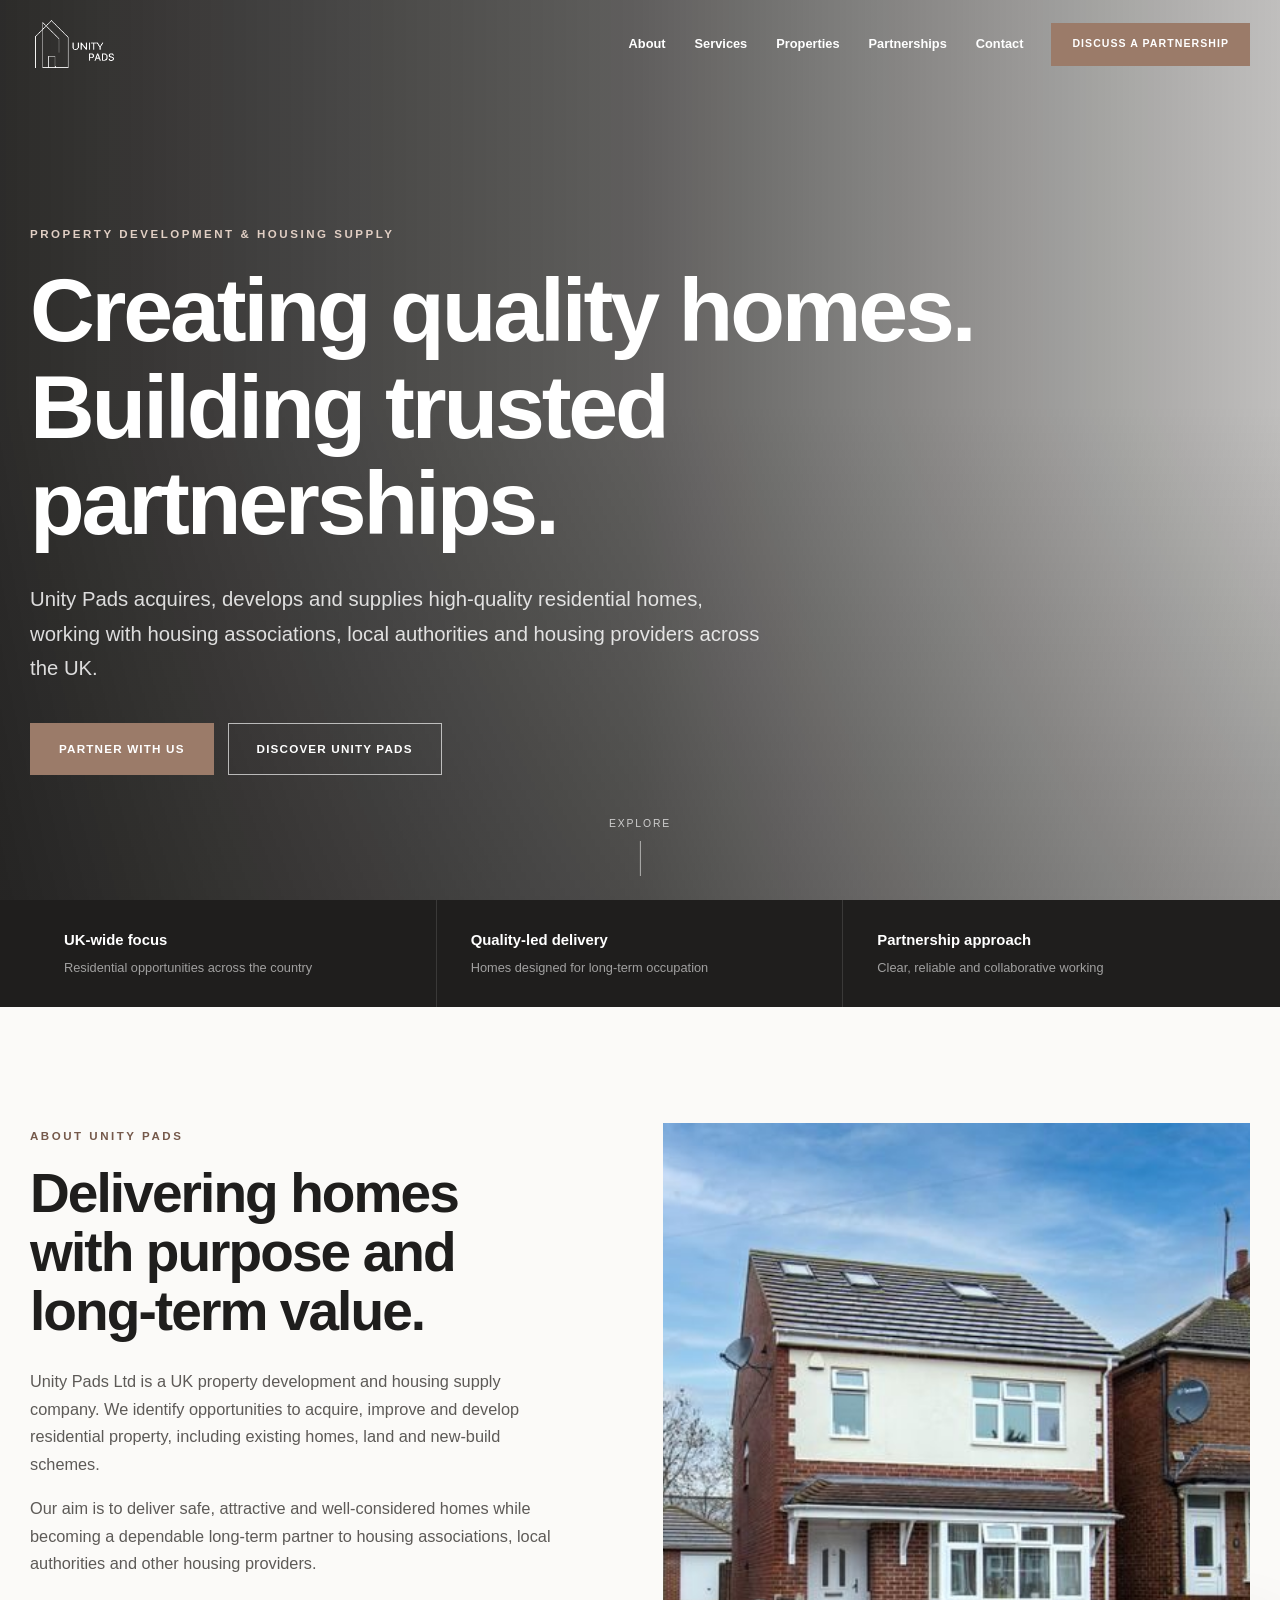
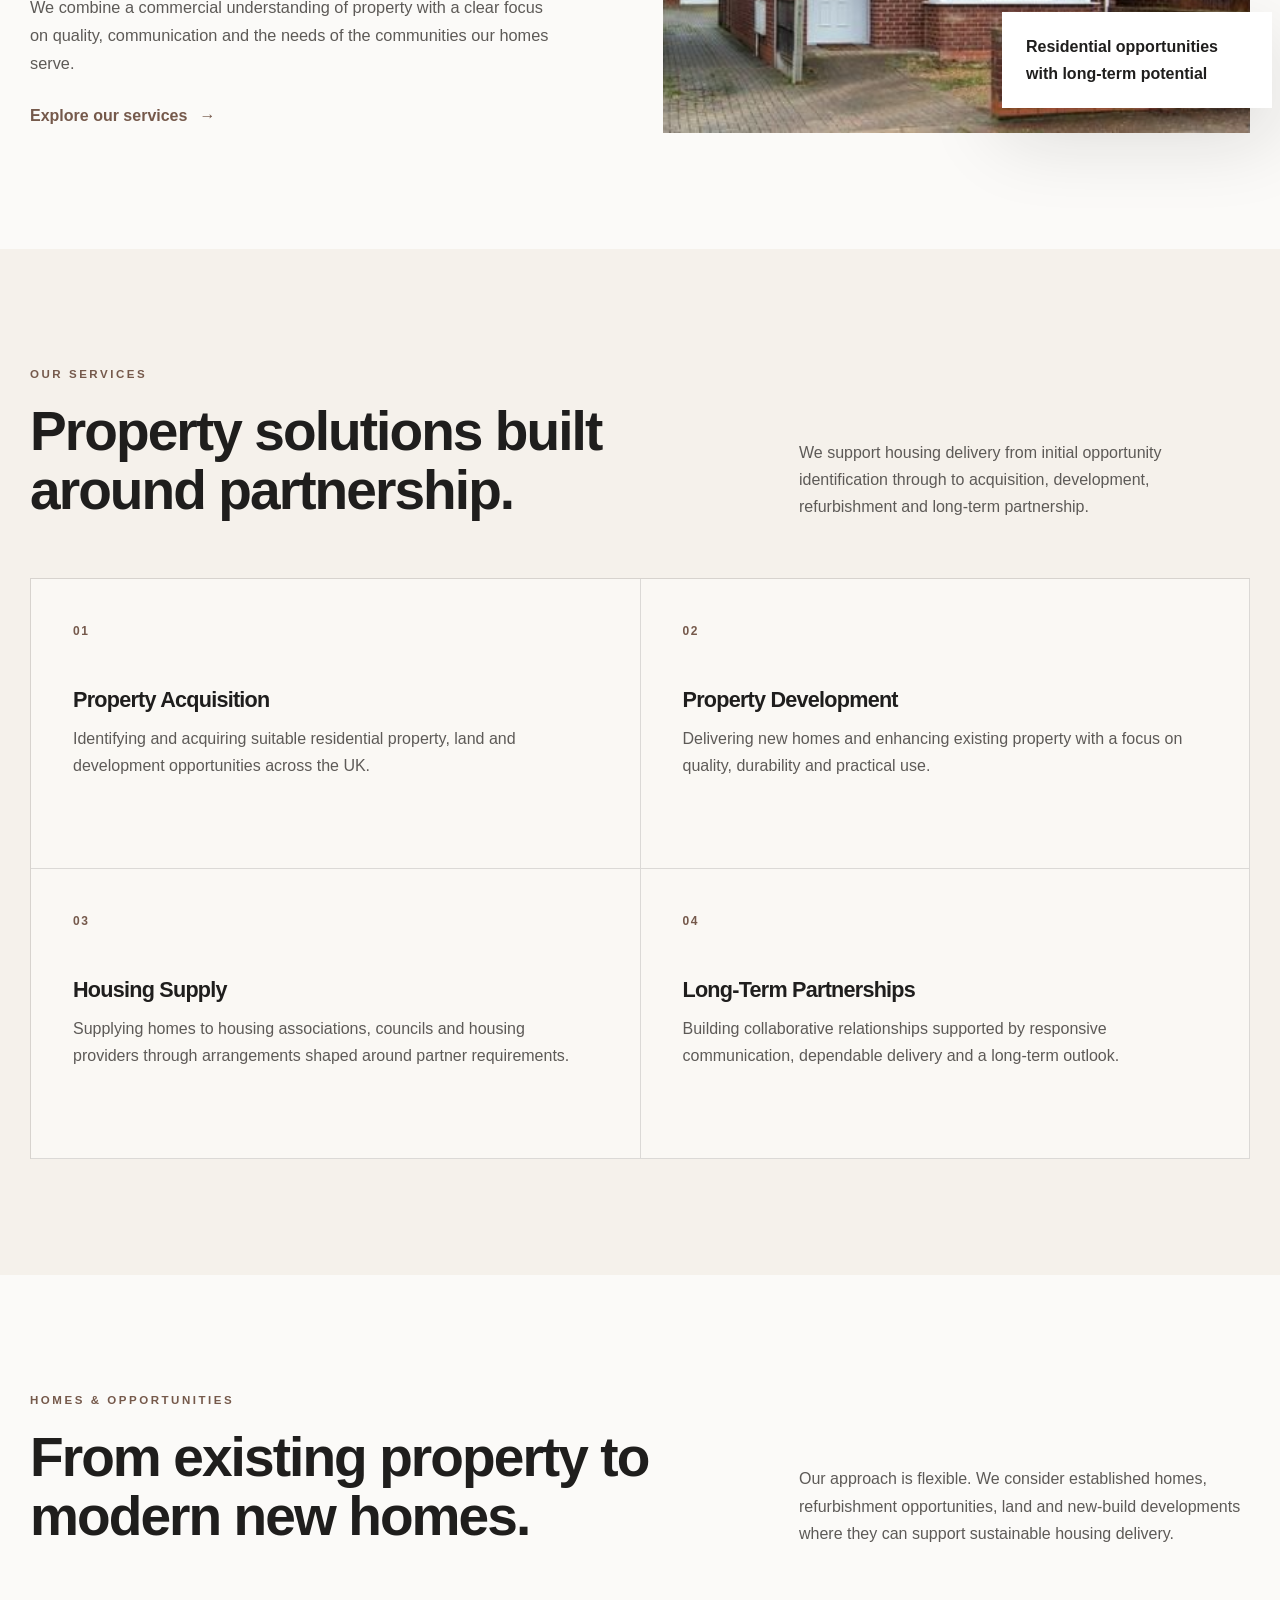
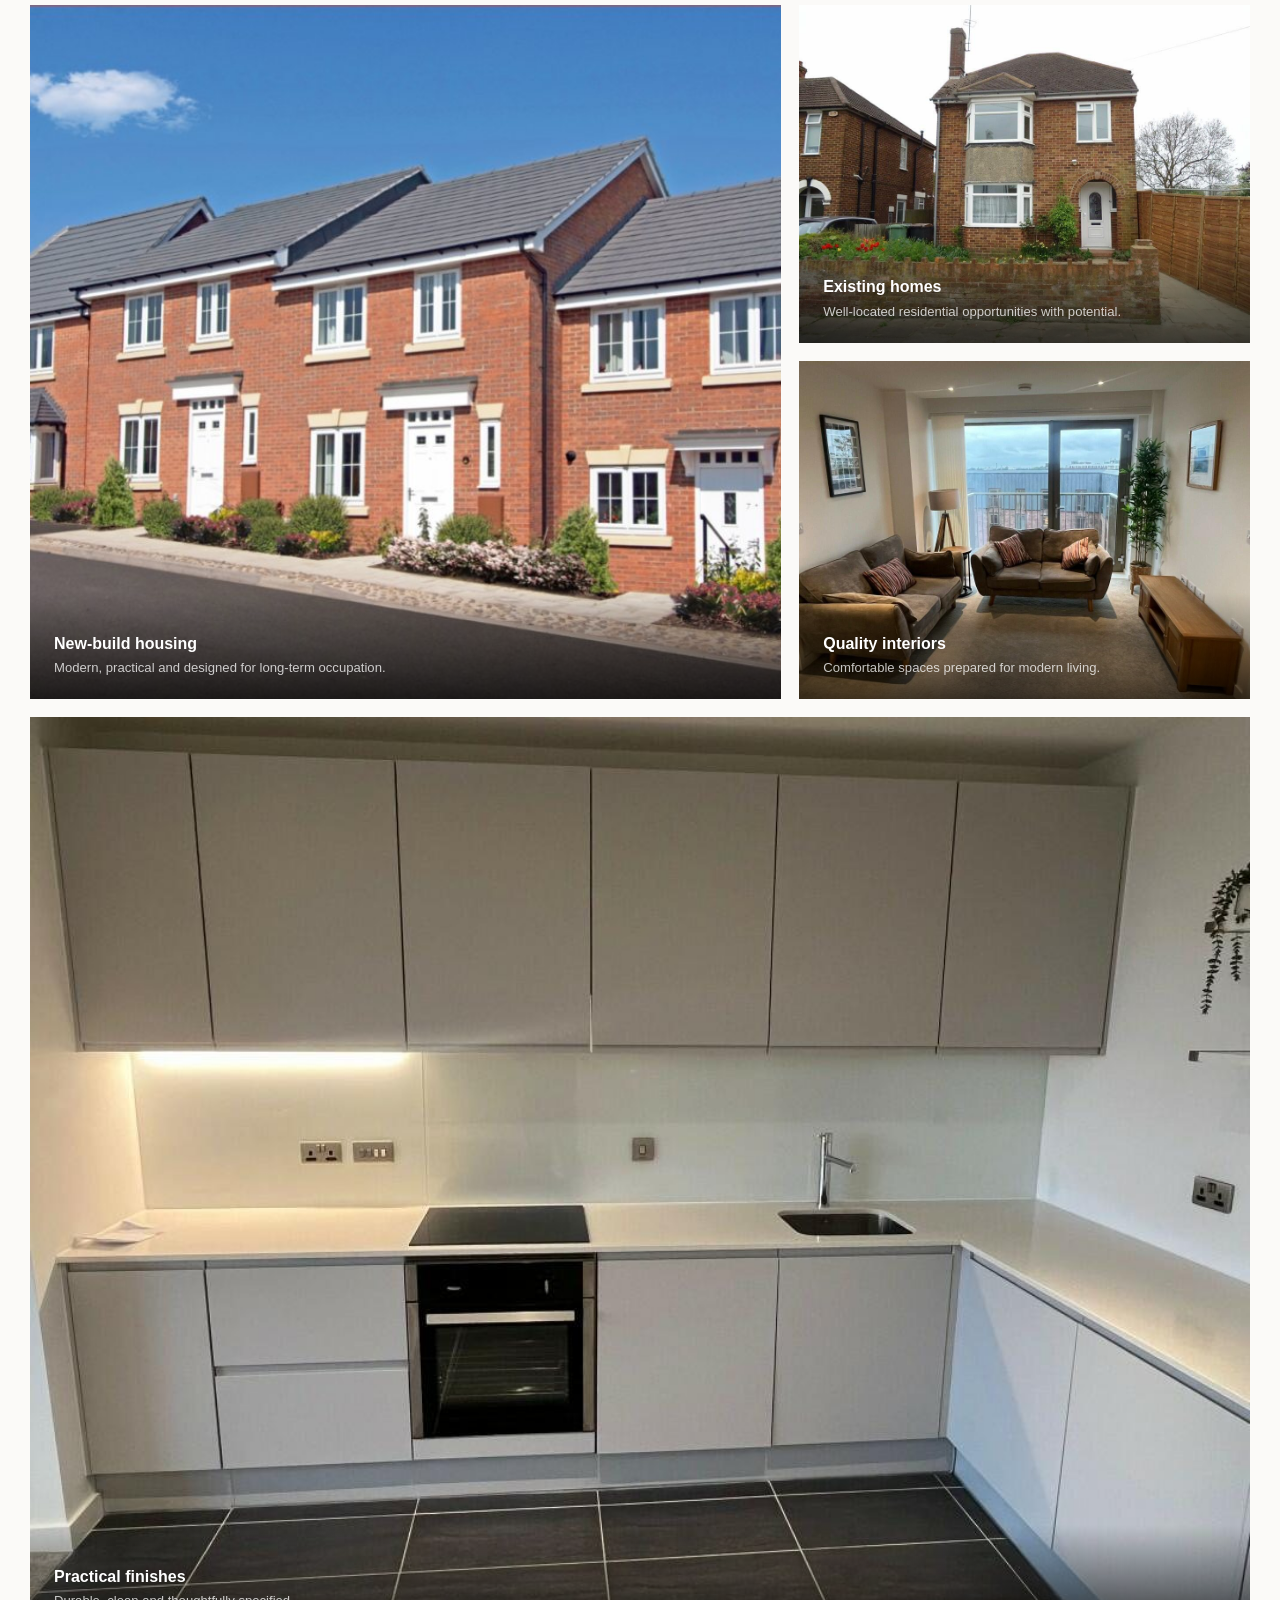
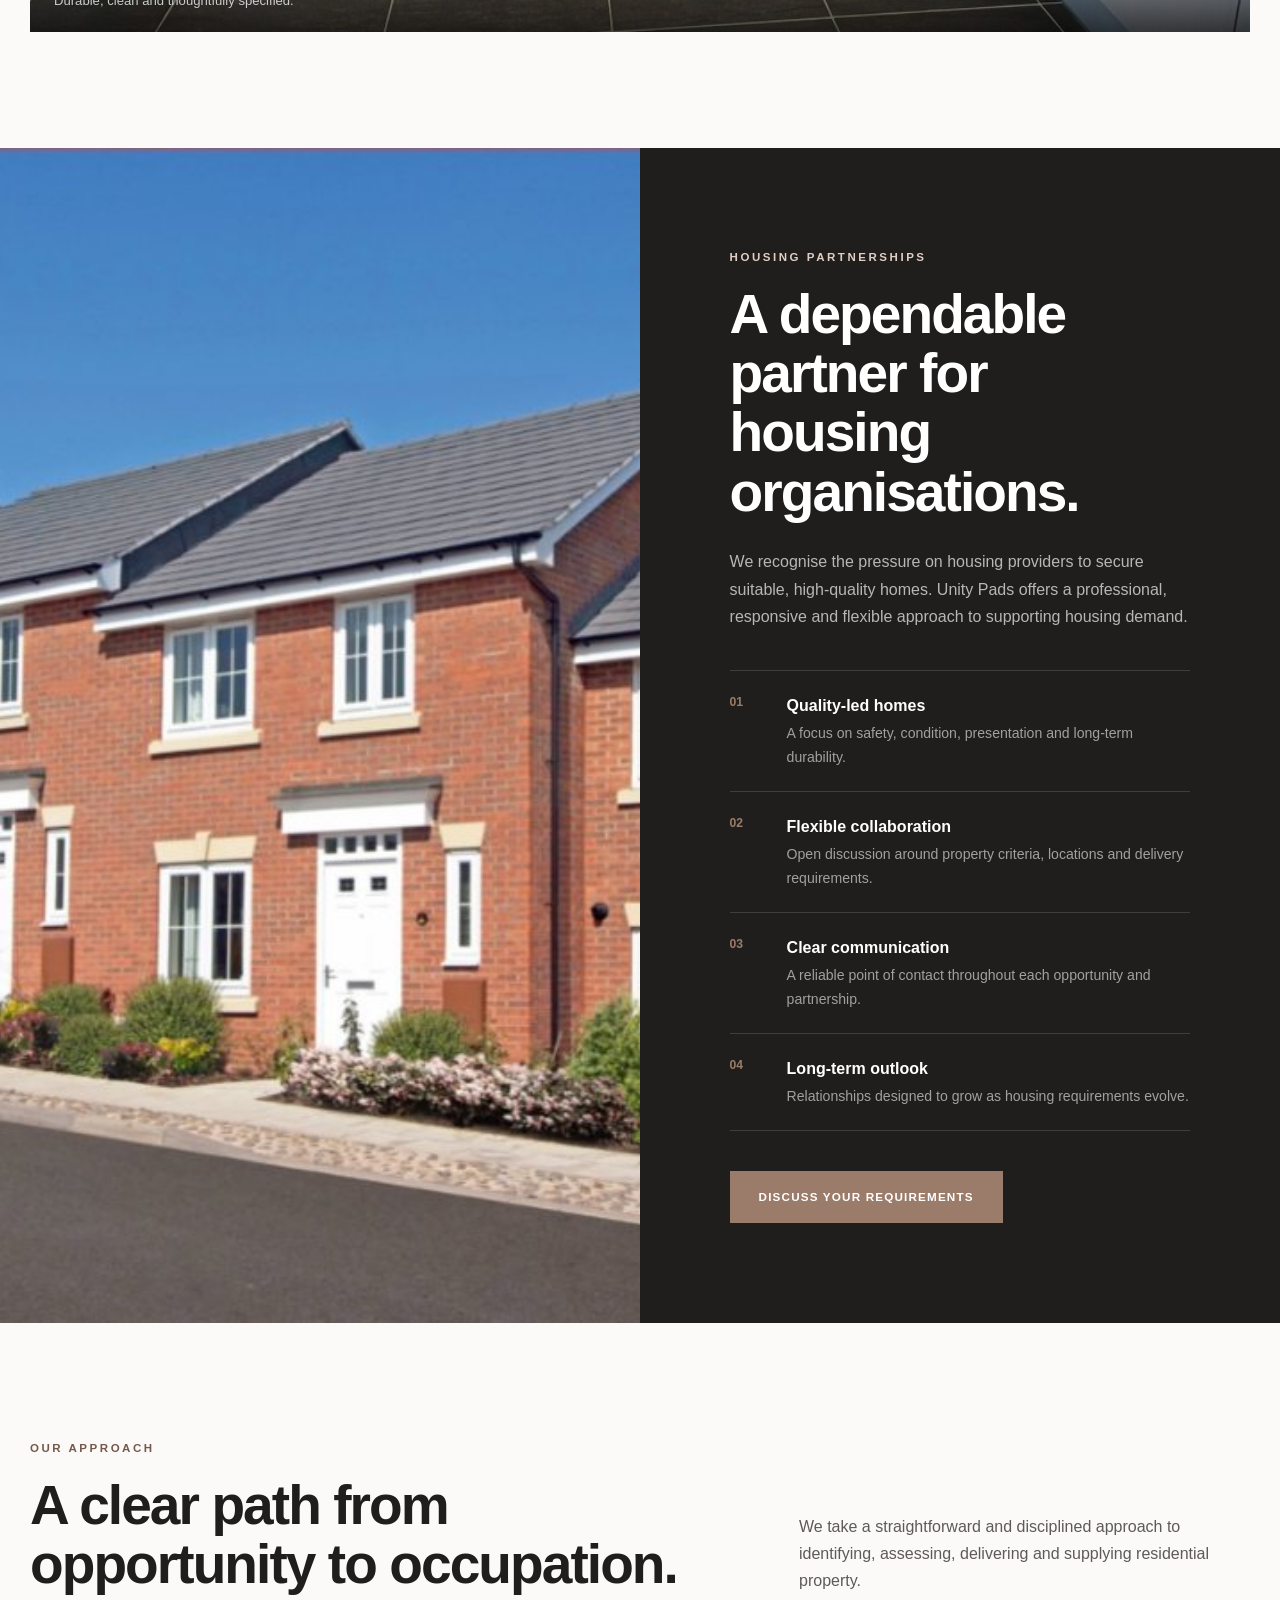
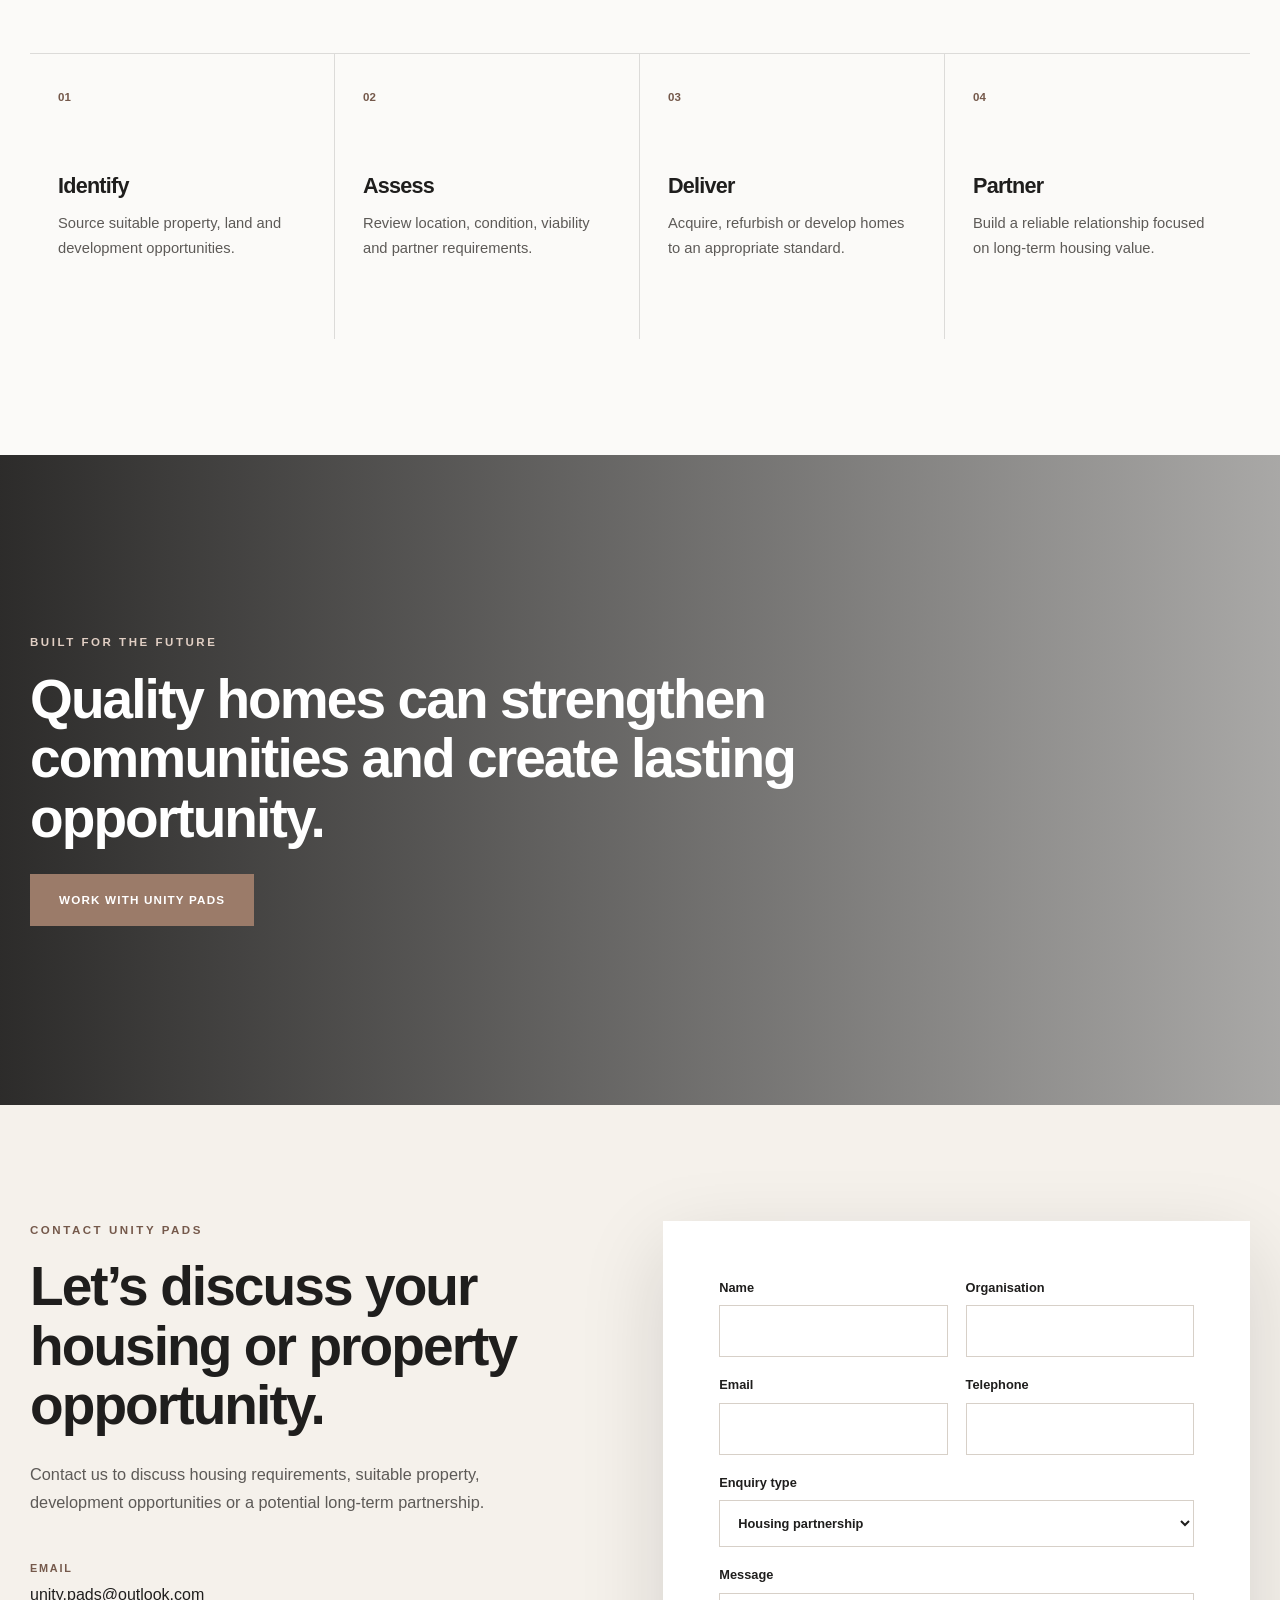
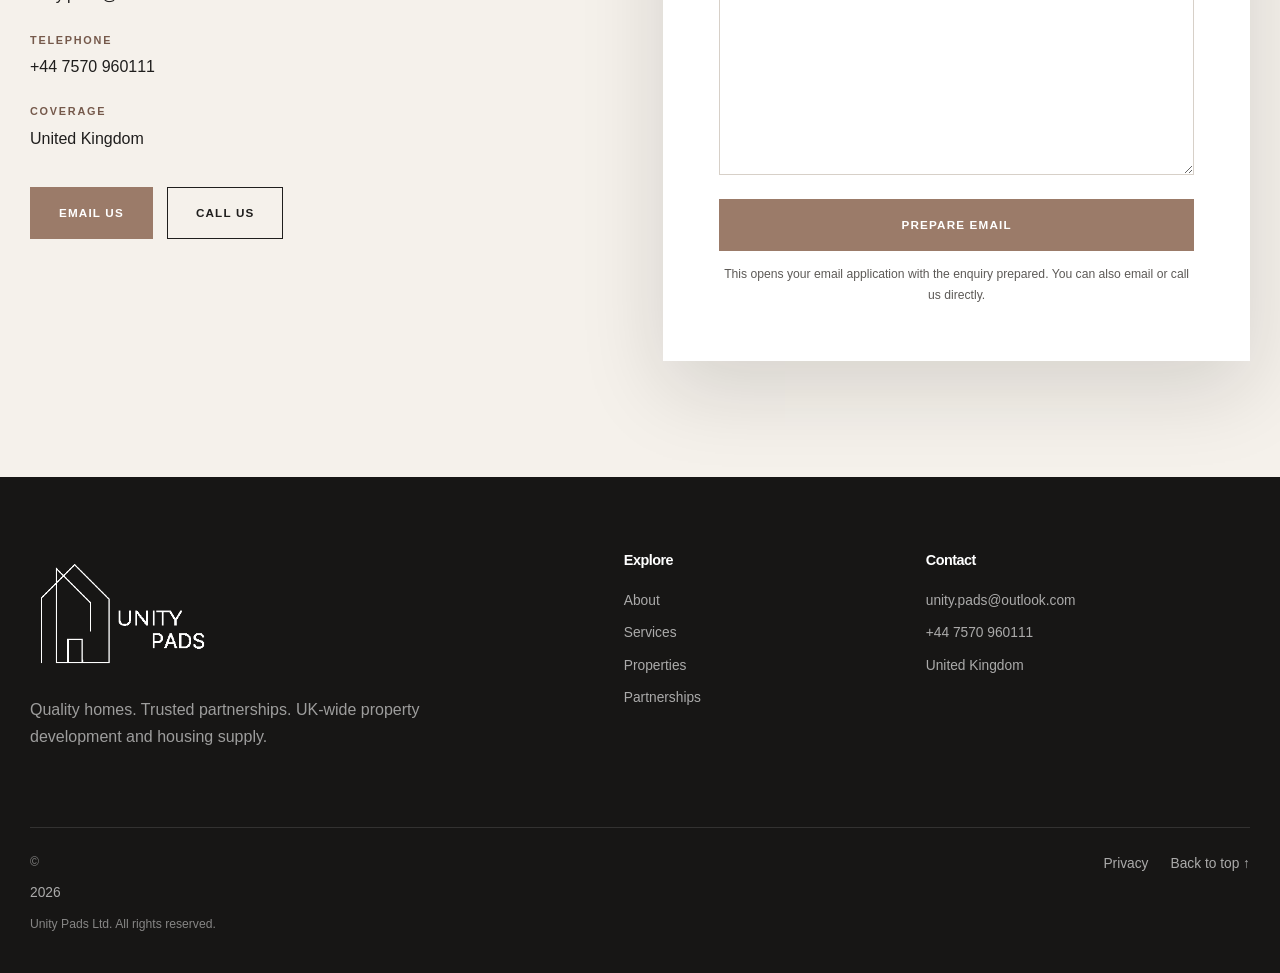
==== commit 302fc411: "Update index.html" ====
--- a/index.html
+++ b/index.html
@@ -240,7 +240,7 @@
           <div class="contact-details">
             <div>
               <span>Email</span>
-              <a href="mailto:unitypads@outlook.com">unitypads@outlook.com</a>
+              <a href="mailto:unity.pads@outlook.com">unity.pads@outlook.com</a>
             </div>
             <div>
               <span>Telephone</span>
@@ -253,7 +253,7 @@
           </div>
 
           <div class="contact-actions">
-            <a class="button" href="mailto:unitypads@outlook.com">Email Us</a>
+            <a class="button" href="mailto:unity.pads@outlook.com">Email Us</a>
             <a class="button button-outline-dark" href="tel:+447570960111">Call Us</a>
           </div>
         </div>
@@ -305,7 +305,7 @@
 
       <div>
         <h3>Contact</h3>
-        <a href="mailto:unitypads@outlook.com">unitypads@outlook.com</a>
+        <a href="mailto:unity.pads@outlook.com">unity.pads@outlook.com</a>
         <a href="tel:+447570960111">+44 7570 960111</a>
         <span>United Kingdom</span>
       </div>
